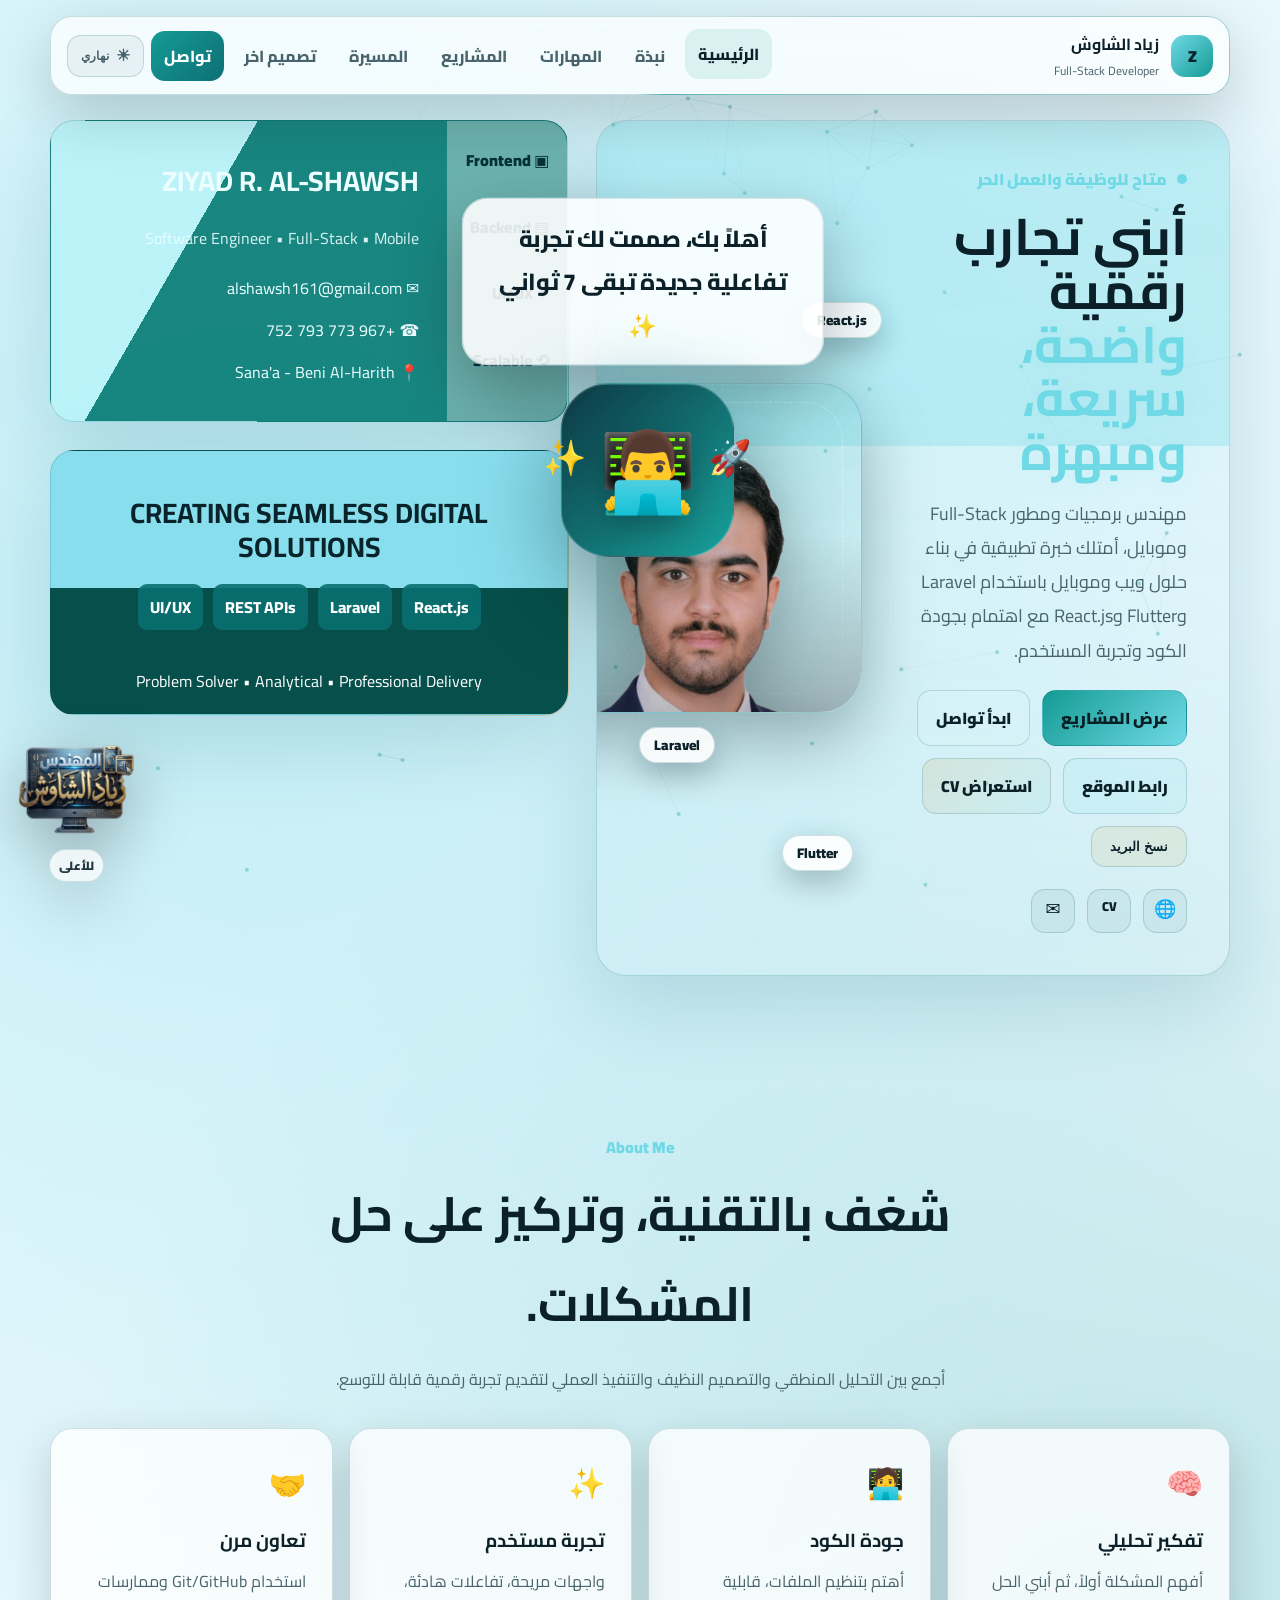
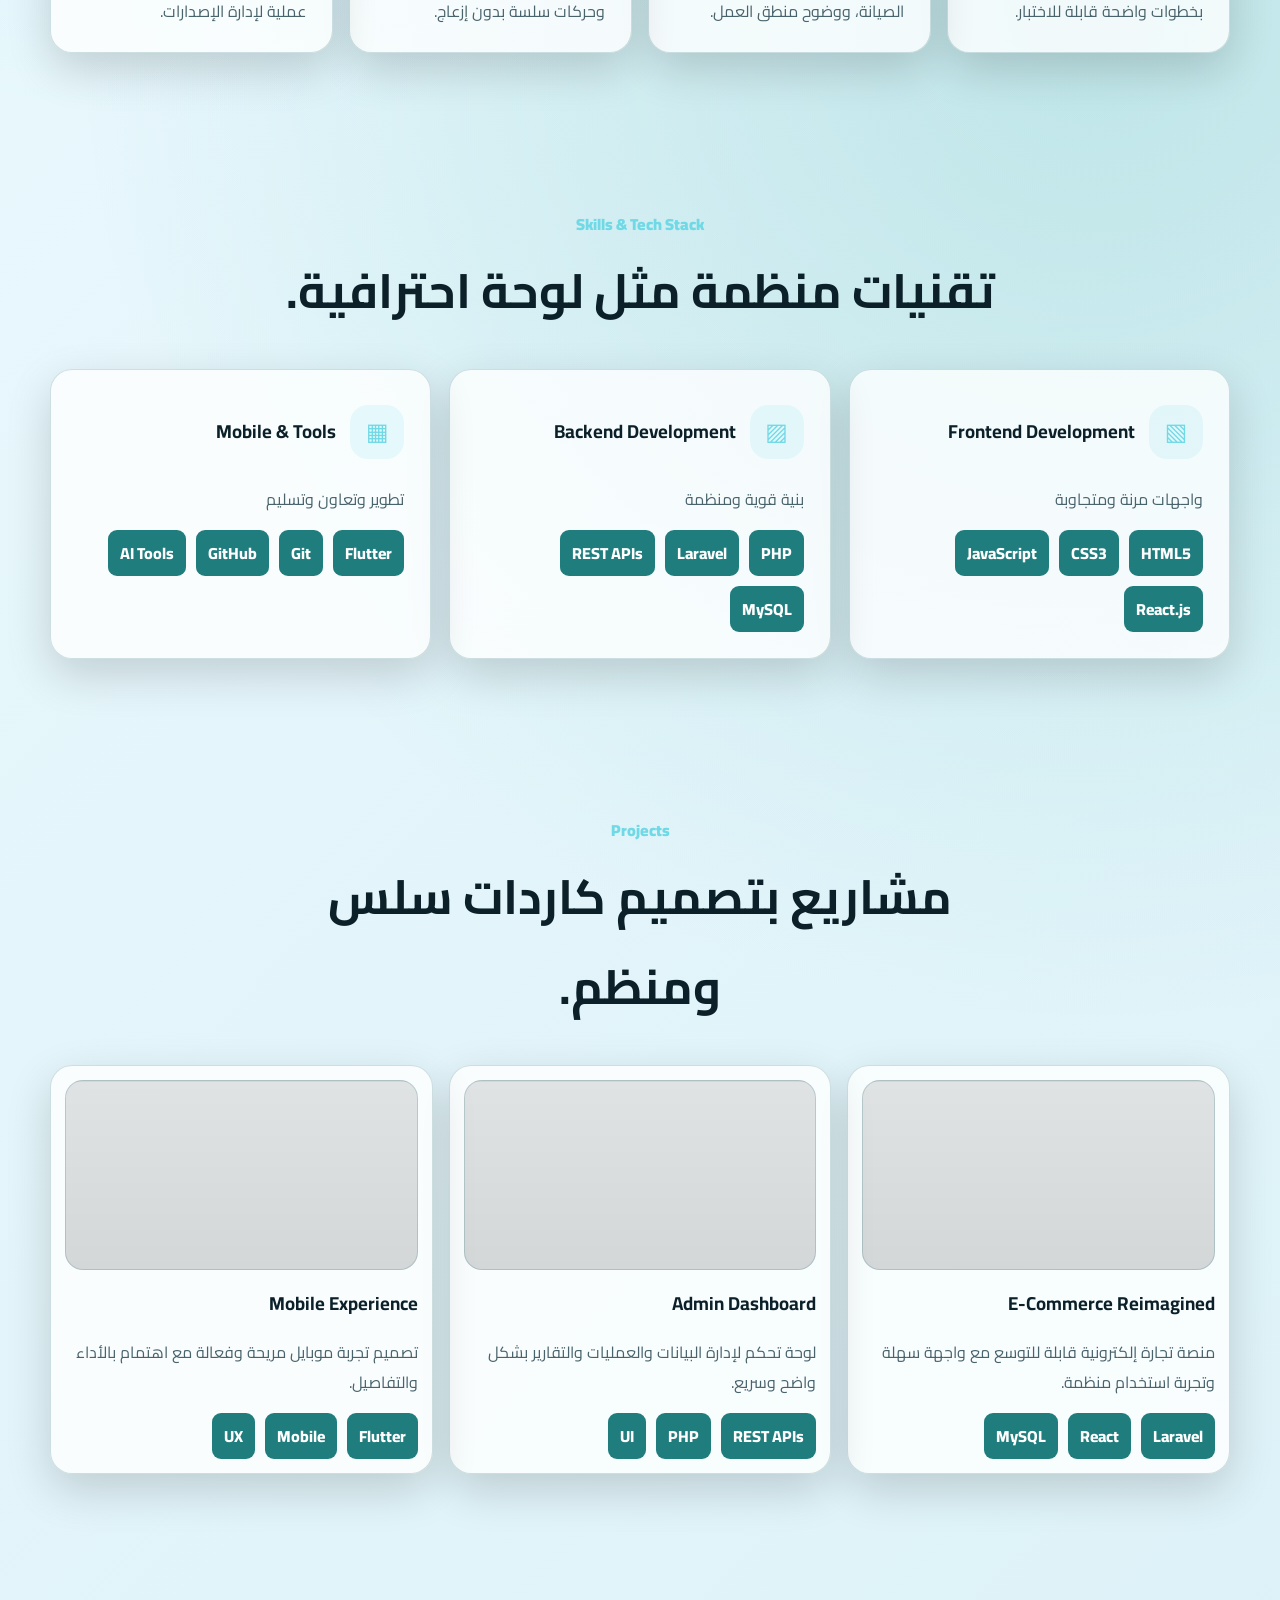
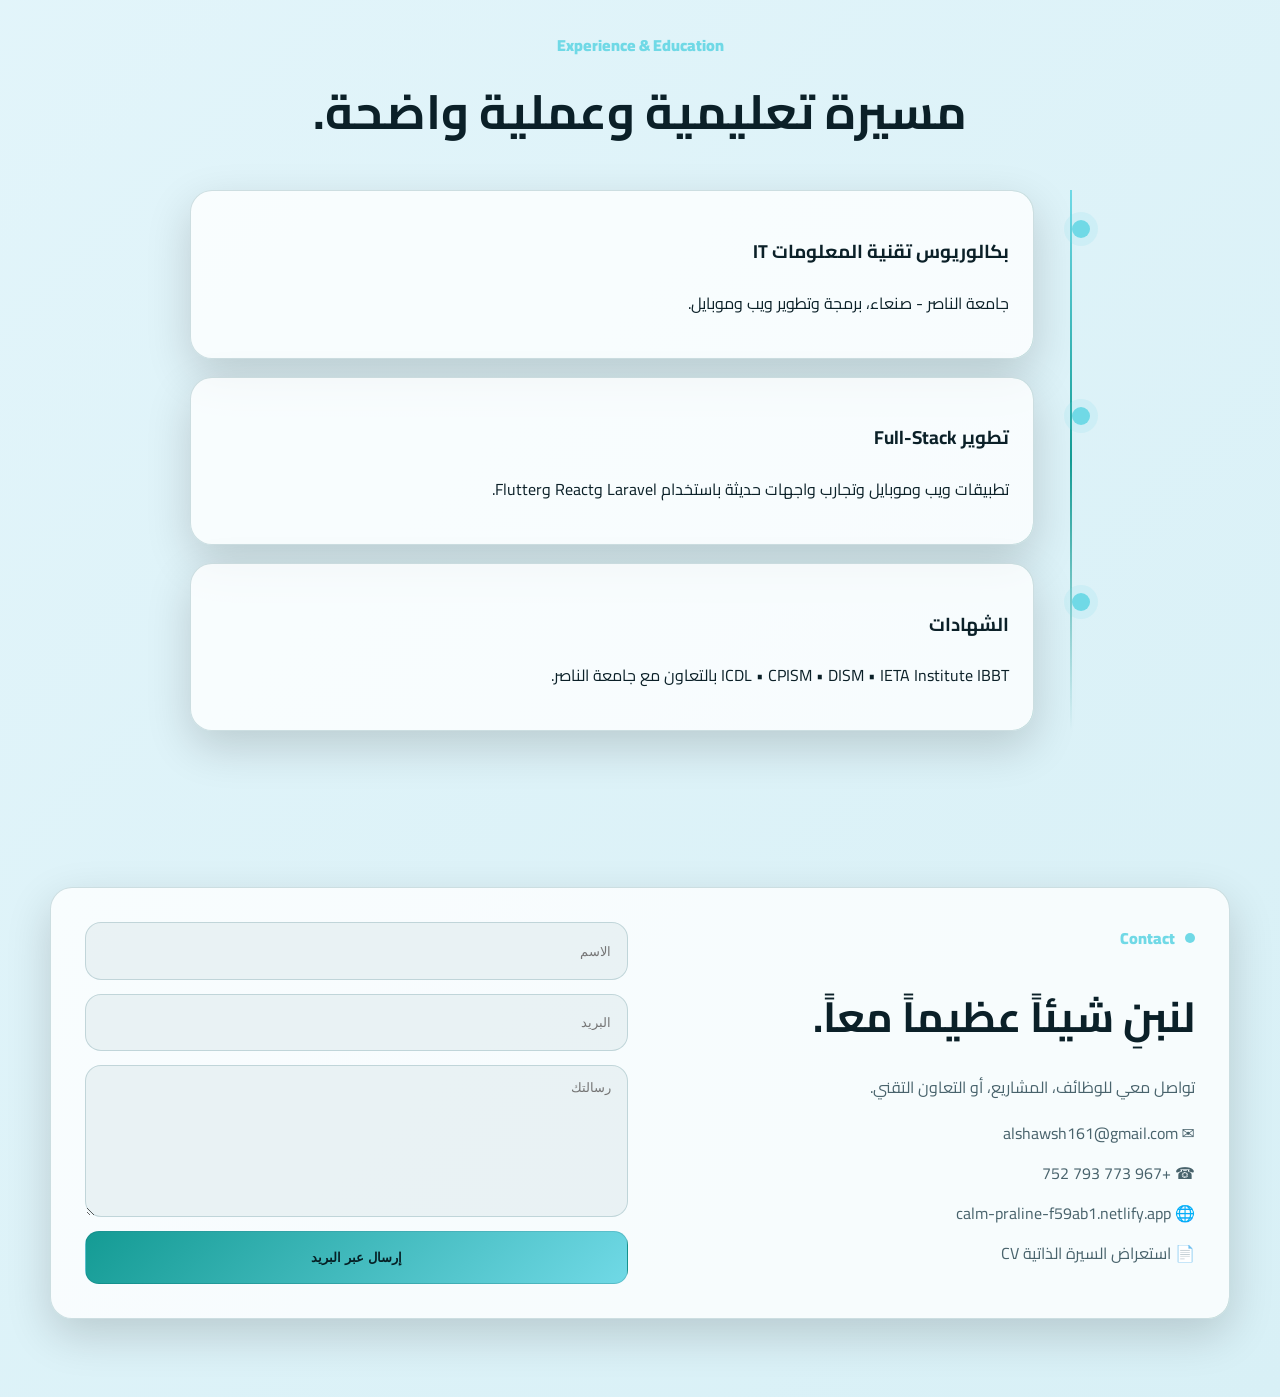
==== index.html @ 0b54f228 "Replace old project with new files" ====
<!doctype html>
<html lang="ar" dir="rtl">
<head>
  <meta charset="utf-8" />
  <meta name="viewport" content="width=device-width, initial-scale=1" />
  <title>زياد الشاوش | Full-Stack Portfolio</title>
  <meta name="description" content="Portfolio حديث للمهندس زياد راجح أحمد الشاوش - Full-Stack & Mobile Developer." />
  <link rel="preconnect" href="https://fonts.googleapis.com">
  <link rel="preconnect" href="https://fonts.gstatic.com" crossorigin>
  <link href="https://fonts.googleapis.com/css2?family=Cairo:wght@300;400;600;700;800;900&display=swap" rel="stylesheet">
  <link rel="stylesheet" href="styles.css" />
</head>
<body>
  <canvas id="ambientCanvas" class="ambient-canvas" aria-hidden="true"></canvas>
  <div class="page-glow" aria-hidden="true"></div>
  <div class="scroll-line" aria-hidden="true"><span id="scrollProgress"></span></div>

  <header class="topbar" id="top">
    <a href="#home" class="brand" data-section-name="الرئيسية" aria-label="العودة إلى الرئيسية">
      <span class="brand-icon">Z</span>
      <span><strong>زياد الشاوش</strong><small>Full-Stack Developer</small></span>
    </a>

    <button class="menu-btn" id="menuBtn" type="button" aria-label="فتح القائمة" aria-controls="navMenu" aria-expanded="false">☰</button>

    <nav class="nav" id="navMenu" aria-label="القائمة الرئيسية">
      <a href="#home" class="nav-link active" data-tab="الرئيسية">الرئيسية</a>
      <a href="#about" class="nav-link" data-tab="نبذة عني">نبذة</a>
      <a href="#skills" class="nav-link" data-tab="المهارات">المهارات</a>
      <a href="#projects" class="nav-link" data-tab="المشاريع">المشاريع</a>
      <a href="#journey" class="nav-link" data-tab="التعليم والخبرة">المسيرة</a>
      <a class="nav-link" href="/./ziad_portfolio_live_avatar/index.html">تصميم اخر</a>
      <a href="#contact" class="nav-link nav-cta" data-tab="التواصل">تواصل</a>
      <button class="theme-switch" id="themeSwitch" type="button" aria-label="تفعيل الوضع النهاري">
        <span class="theme-icon" aria-hidden="true">☾</span>
        <span class="theme-text">ليلي</span>
      </button>
    </nav>
  </header>

  <main>
    <section class="hero section" id="home" data-section="الرئيسية">
      <div class="hero-card screen-card reveal">
        <div class="hero-copy">
          <p class="mini-label"><span></span> متاح للوظيفة والعمل الحر</p>
          <h1>أبني تجارب رقمية <em>واضحة، سريعة، ومبهرة</em></h1>
          <p class="hero-text">مهندس برمجيات ومطور Full-Stack وموبايل، أمتلك خبرة تطبيقية في بناء حلول ويب وموبايل باستخدام Laravel وFlutter وReact.js مع اهتمام بجودة الكود وتجربة المستخدم.</p>

          <div class="hero-actions">
            <a class="btn primary nav-link-action" href="#projects" data-tab="المشاريع">عرض المشاريع</a>
            <a class="btn ghost nav-link-action" href="#contact" data-tab="التواصل">ابدأ تواصل</a>
            <a class="btn website-btn" href="https://calm-praline-f59ab1.netlify.app" target="_blank" rel="noopener noreferrer">رابط الموقع</a>
            <a class="btn cv-btn" href="assets/cv.png" target="_blank" rel="noopener noreferrer">استعراض CV</a>
            <button class="btn soft" id="copyEmail" type="button">نسخ البريد</button>
          </div>

          <div class="social-mini" aria-label="روابط سريعة">
            <a href="https://calm-praline-f59ab1.netlify.app" target="_blank" rel="noopener noreferrer" aria-label="فتح الموقع الشخصي">الموقع</a>
            <a href="assets/cv.png" target="_blank" rel="noopener noreferrer" aria-label="استعراض السيرة الذاتية">CV</a>
            <a href="mailto:alshawsh161@gmail.com" aria-label="إرسال بريد إلكتروني">Email</a>
          </div>
        </div>

        <div class="hero-person">
          <div class="portrait-orbit">
            <span class="orbit orbit-1"></span>
            <span class="orbit orbit-2"></span>
            <img src="assets/me.png" alt="صورة زياد الشاوش" />
          </div>
          <div class="floating-stat fs1">React.js</div>
          <div class="floating-stat fs2">Laravel</div>
          <div class="floating-stat fs3">Flutter</div>
        </div>
      </div>

      <aside class="business-stack reveal">
        <article class="business-card card-teal tilt-card">
          <div class="side-icons">
            <span>▣ Frontend</span>
            <span>▤ Backend</span>
            <span>✦ UI/UX</span>
            <span>⟲ Scalable</span>
          </div>
          <div>
            <h2>ZIYAD R. AL-SHAWSH</h2>
            <p>Software Engineer • Full-Stack • Mobile</p>
            <ul>
              <li><a href="mailto:alshawsh161@gmail.com">✉ alshawsh161@gmail.com</a></li>
              <li><a href="tel:+967773793752">☎ +967 773 793 752</a></li>
              <li><a href="https://www.google.com/maps/search/?api=1&query=Sana%27a%20Beni%20Al-Harith" target="_blank" rel="noopener noreferrer">📍 Sana'a - Beni Al-Harith</a></li>
            </ul>
          </div>
        </article>

        <article class="quote-card tilt-card">
          <h3>CREATING SEAMLESS DIGITAL SOLUTIONS</h3>
          <div><span>React.js</span><span>Laravel</span><span>REST APIs</span><span>UI/UX</span></div>
          <p>Problem Solver • Analytical • Professional Delivery</p>
        </article>
      </aside>
    </section>

    <section class="section about" id="about" data-section="نبذة عني">
      <div class="section-head reveal">
        <span>About Me</span>
        <h2>شغف بالتقنية، وتركيز على حل المشكلات.</h2>
        <p>أجمع بين التحليل المنطقي والتصميم النظيف والتنفيذ العملي لتقديم تجربة رقمية قابلة للتوسع.</p>
      </div>
      <div class="about-grid">
        <article class="info-card reveal smooth-card"><i>🧠</i><h3>تفكير تحليلي</h3><p>أفهم المشكلة أولاً، ثم أبني الحل بخطوات واضحة قابلة للاختبار.</p></article>
        <article class="info-card reveal smooth-card"><i>🧑‍💻</i><h3>جودة الكود</h3><p>أهتم بتنظيم الملفات، قابلية الصيانة، ووضوح منطق العمل.</p></article>
        <article class="info-card reveal smooth-card"><i>✨</i><h3>تجربة مستخدم</h3><p>واجهات مريحة، تفاعلات هادئة، وحركات سلسة بدون إزعاج.</p></article>
        <article class="info-card reveal smooth-card"><i>🤝</i><h3>تعاون مرن</h3><p>استخدام Git/GitHub وممارسات عملية لإدارة الإصدارات.</p></article>
      </div>
    </section>

    <section class="section skills" id="skills" data-section="المهارات">
      <div class="section-head reveal"><span>Skills & Tech Stack</span><h2>تقنيات منظمة مثل لوحة احترافية.</h2></div>
      <div class="skills-board reveal">
        <article class="skill-box smooth-card"><header><span>▧</span><h3>Frontend Development</h3></header><p>واجهات مرنة ومتجاوبة</p><div class="chips"><span>HTML5</span><span>CSS3</span><span>JavaScript</span><span>React.js</span></div></article>
        <article class="skill-box smooth-card"><header><span>▨</span><h3>Backend Development</h3></header><p>بنية قوية ومنظمة</p><div class="chips"><span>PHP</span><span>Laravel</span><span>REST APIs</span><span>MySQL</span></div></article>
        <article class="skill-box smooth-card"><header><span>▦</span><h3>Mobile & Tools</h3></header><p>تطوير وتعاون وتسليم</p><div class="chips"><span>Flutter</span><span>Git</span><span>GitHub</span><span>AI Tools</span></div></article>
      </div>
    </section>

    <section class="section projects" id="projects" data-section="المشاريع">
      <div class="section-head reveal"><span>Projects</span><h2>مشاريع بتصميم كاردات سلس ومنظم.</h2></div>
      <div class="project-grid">
        <article class="project-card reveal smooth-card"><div class="project-img img1"></div><h3>E-Commerce Reimagined</h3><p>منصة تجارة إلكترونية قابلة للتوسع مع واجهة سهلة وتجربة استخدام منظمة.</p><div class="project-tags"><span>Laravel</span><span>React</span><span>MySQL</span></div></article>
        <article class="project-card reveal smooth-card"><div class="project-img img2"></div><h3>Admin Dashboard</h3><p>لوحة تحكم لإدارة البيانات والعمليات والتقارير بشكل واضح وسريع.</p><div class="project-tags"><span>REST APIs</span><span>PHP</span><span>UI</span></div></article>
        <article class="project-card reveal smooth-card"><div class="project-img img3"></div><h3>Mobile Experience</h3><p>تصميم تجربة موبايل مريحة وفعالة مع اهتمام بالأداء والتفاصيل.</p><div class="project-tags"><span>Flutter</span><span>Mobile</span><span>UX</span></div></article>
      </div>
    </section>

    <section class="section journey" id="journey" data-section="التعليم والخبرة">
      <div class="section-head reveal"><span>Experience & Education</span><h2>مسيرة تعليمية وعملية واضحة.</h2></div>
      <div class="timeline reveal">
        <article><b></b><div class="smooth-card"><h3>بكالوريوس تقنية المعلومات IT</h3><p>جامعة الناصر - صنعاء، برمجة وتطوير ويب وموبايل.</p></div></article>
        <article><b></b><div class="smooth-card"><h3>تطوير Full-Stack</h3><p>تطبيقات ويب وموبايل وتجارب واجهات حديثة باستخدام Laravel وReact وFlutter.</p></div></article>
        <article><b></b><div class="smooth-card"><h3>الشهادات</h3><p>ICDL • CPISM • DISM • IETA Institute IBBT بالتعاون مع جامعة الناصر.</p></div></article>
      </div>
    </section>

    <section class="section contact" id="contact" data-section="التواصل">
      <div class="contact-panel reveal smooth-card">
        <div>
          <span class="mini-label"><span></span> Contact</span>
          <h2>لنبنِ شيئاً عظيماً معاً.</h2>
          <p>تواصل معي للوظائف، المشاريع، أو التعاون التقني.</p>
          <ul>
            <li><a href="mailto:alshawsh161@gmail.com">✉ alshawsh161@gmail.com</a></li>
            <li><a href="tel:+967773793752">☎ +967 773 793 752</a></li>
            <li><a class="inline-link" href="https://calm-praline-f59ab1.netlify.app" target="_blank" rel="noopener noreferrer">🌐 calm-praline-f59ab1.netlify.app</a></li>
            <li><a class="inline-link" href="assets/cv.png" target="_blank" rel="noopener noreferrer">📄 استعراض السيرة الذاتية CV</a></li>
          </ul>
        </div>
        <form id="contactForm">
          <input name="name" required placeholder="الاسم" autocomplete="name">
          <input name="email" type="email" required placeholder="البريد" autocomplete="email">
          <textarea name="message" required placeholder="رسالتك"></textarea>
          <button class="btn primary" type="submit">إرسال عبر البريد</button>
        </form>
      </div>
    </section>
  </main>

  <div class="live-avatar" id="liveAvatar" aria-live="polite">
    <div class="avatar-bubble" id="avatarBubble">مرحباً، سأفتح لك القسم الآن ✨</div>
    <div class="avatar-body">
      <div class="avatar-screen">👨‍💻</div>
      <div class="avatar-hand hand-l">✨</div>
      <div class="avatar-hand hand-r">🚀</div>
    </div>
  </div>

  <a href="#home" class="floating-logo" id="floatingLogo" aria-label="شعار زياد - العودة للأعلى">
    <img src="assets/logo.png" alt="شعار زياد الشاوش" />
    <span>للأعلى</span>
  </a>

  <div class="toast" id="toast" role="status" aria-live="polite"></div>
  <script src="app.js"></script>
</body>
</html>
---- styles.css ----
:root{--bg:#08131a;--bg2:#101c24;--paper:#eef8fa;--ink:#0c2027;--text:#eefcff;--muted:#a7bec6;--teal:#149b94;--teal2:#70d9e6;--cyan:#a6e8f4;--gold:#d9b878;--card:rgba(13,31,41,.74);--line:rgba(166,232,244,.16);--shadow:0 32px 90px rgba(0,0,0,.32);--ease:cubic-bezier(.22,.9,.2,1)}
[data-theme=light]{--bg:#eaf8fb;--bg2:#d9eef4;--text:#0b2028;--muted:#49636c;--card:rgba(255,255,255,.74);--line:rgba(10,80,90,.12);--shadow:0 28px 80px rgba(20,92,110,.16)}
*{box-sizing:border-box}html{scroll-behavior:smooth}body{margin:0;font-family:Cairo,system-ui,sans-serif;background:radial-gradient(circle at 18% 12%,rgba(112,217,230,.22),transparent 28%),radial-gradient(circle at 85% 35%,rgba(20,155,148,.18),transparent 30%),linear-gradient(135deg,var(--bg),var(--bg2));color:var(--text);overflow-x:hidden}a{text-decoration:none;color:inherit}.ambient-canvas{position:fixed;inset:0;width:100%;height:100%;z-index:-3}.page-glow{position:fixed;inset:0;background:linear-gradient(90deg,rgba(255,255,255,.05) 1px,transparent 1px),linear-gradient(rgba(255,255,255,.04) 1px,transparent 1px);background-size:44px 44px;opacity:.16;mask-image:radial-gradient(circle,#000 15%,transparent 75%);z-index:-2}.scroll-line{position:fixed;top:0;left:0;right:0;height:4px;z-index:1000}.scroll-line span{display:block;height:100%;width:0;background:linear-gradient(90deg,var(--teal2),var(--teal),var(--gold));box-shadow:0 0 24px var(--teal2)}.topbar{position:sticky;top:18px;z-index:800;width:min(1180px,calc(100% - 28px));margin:18px auto;display:flex;align-items:center;justify-content:space-between;gap:16px;padding:12px 16px;border:1px solid var(--line);background:rgba(8,19,26,.64);box-shadow:0 18px 60px rgba(0,0,0,.18);backdrop-filter:blur(20px);border-radius:22px}[data-theme=light] .topbar{background:rgba(255,255,255,.72)}.brand{display:flex;align-items:center;gap:12px}.brand-icon{width:42px;height:42px;border-radius:14px;display:grid;place-items:center;background:linear-gradient(135deg,var(--teal2),var(--teal));font-weight:900;color:#08232a}.brand small{display:block;color:var(--muted);font-size:12px}.nav{display:flex;align-items:center;gap:7px}.nav-link,.theme-switch{border:0;border-radius:14px;padding:10px 13px;background:transparent;color:var(--muted);font-weight:800;transition:transform .26s var(--ease),background .26s,color .26s}.nav-link:hover,.nav-link.active,.theme-switch:hover{transform:translateY(-2px);background:rgba(112,217,230,.12);color:var(--text)}.nav-cta{background:linear-gradient(135deg,var(--teal),#0e6f75)!important;color:white!important}.menu-btn{display:none;border:0;border-radius:14px;background:rgba(255,255,255,.08);color:var(--text);width:44px;height:44px}.section{width:min(1180px,calc(100% - 28px));margin:0 auto;padding:78px 0}.hero{display:grid;grid-template-columns:1.1fr .9fr;gap:28px;align-items:center;min-height:82vh;padding-top:28px}.screen-card{min-height:620px;border-radius:30px;overflow:hidden;position:relative;background:linear-gradient(180deg,rgba(155,232,244,.1),rgba(255,255,255,.04));border:1px solid var(--line);box-shadow:var(--shadow);padding:52px}.screen-card:before{content:"";position:absolute;inset:0;background:linear-gradient(180deg,rgba(112,217,230,.35) 0 38%,transparent 38%);opacity:.9;z-index:-1}.hero-card{display:grid;grid-template-columns:1.05fr .95fr;gap:20px}.hero-copy{align-self:center}.mini-label{display:inline-flex;align-items:center;gap:10px;margin:0 0 16px;color:var(--teal2);font-weight:900}.mini-label span{width:10px;height:10px;border-radius:50%;background:var(--teal2);box-shadow:0 0 0 0 rgba(112,217,230,.7);animation:pulse 2s infinite}.hero h1{font-size:clamp(36px,4.5vw,68px);line-height:1.05;margin:0 0 18px}.hero h1 em{font-style:normal;color:var(--teal2);text-shadow:0 0 24px rgba(112,217,230,.18)}.hero-text{color:var(--muted);font-size:18px;line-height:1.9}.hero-actions,.social-mini{display:flex;flex-wrap:wrap;gap:12px;margin-top:22px}.btn{border:1px solid var(--line);border-radius:14px;padding:12px 18px;font-weight:900;color:var(--text);background:rgba(255,255,255,.06);cursor:pointer;transition:transform .26s var(--ease),box-shadow .26s,filter .26s}.btn:hover{transform:translateY(-4px);box-shadow:0 14px 30px rgba(20,155,148,.2)}.btn.primary{background:linear-gradient(135deg,var(--teal),var(--teal2));color:#062025}.btn.ghost{background:rgba(255,255,255,.04)}.btn.soft{background:rgba(217,184,120,.16)}.social-mini span{width:44px;height:44px;border-radius:14px;display:grid;place-items:center;border:1px solid var(--line);font-size:0;position:relative}.social-mini span:before{font-size:18px}.social-mini span:nth-child(1):before{content:"⌘"}.social-mini span:nth-child(2):before{content:"in"}.social-mini span:nth-child(3):before{content:"🌐"}.hero-person{position:relative;display:grid;place-items:center}.portrait-orbit{position:relative;width:min(330px,80vw);aspect-ratio:1/1;border-radius:42px;display:grid;place-items:end center;overflow:hidden}.portrait-orbit img{height:100%;object-fit:cover;object-position:center top;filter:drop-shadow(0 22px 35px rgba(0,0,0,.22))}.orbit{position:absolute;inset:18px;border:1px dashed rgba(255,255,255,.32);border-radius:38px;animation:spin 22s linear infinite}.orbit-2{inset:0;animation-direction:reverse;opacity:.55}.floating-stat{position:absolute;border:1px solid var(--line);border-radius:999px;background:rgba(8,19,26,.72);padding:10px 14px;font-weight:900;box-shadow:0 12px 30px rgba(0,0,0,.18);animation:floaty 5s ease-in-out infinite}.fs1{top:18%;right:0}.fs2{bottom:22%;left:0;animation-delay:1s}.fs3{bottom:8%;right:12%;animation-delay:2s}.business-stack{display:grid;gap:28px}.business-card,.quote-card{border-radius:24px;border:1px solid var(--line);box-shadow:var(--shadow);overflow:hidden}.business-card{display:grid;grid-template-columns:120px 1fr;background:linear-gradient(120deg,rgba(185,242,248,.95) 0 30%,rgba(14,127,121,.95) 30%);color:#ecfeff;padding:0}.business-card .side-icons{color:#07323a;background:rgba(255,255,255,.36);padding:24px 18px;display:grid;gap:14px;font-weight:900}.business-card div:last-child{padding:34px 28px}.business-card h2{margin:0;font-size:28px}.business-card p{opacity:.9}.business-card ul{list-style:none;padding:0;margin:20px 0 0;display:grid;gap:12px}.quote-card{background:linear-gradient(180deg,#89deee 0 52%,#064f4a 52%);color:#fff;text-align:center;padding:46px 24px 18px}.quote-card h3{font-size:28px;line-height:1.2;margin:0 0 20px;color:#09232a}.quote-card div{display:flex;gap:10px;justify-content:center;flex-wrap:wrap}.quote-card span,.chips span,.project-tags span{padding:8px 12px;border-radius:9px;background:rgba(8,111,113,.9);color:white;font-weight:800}.quote-card p{margin:36px 0 0}.section-head{text-align:center;max-width:760px;margin:0 auto 34px}.section-head span{color:var(--teal2);font-weight:900}.section-head h2{font-size:clamp(28px,4vw,48px);margin:6px 0}.section-head p{color:var(--muted)}.about-grid,.project-grid{display:grid;grid-template-columns:repeat(4,1fr);gap:16px}.smooth-card{position:relative;border:1px solid var(--line);background:var(--card);box-shadow:0 16px 45px rgba(0,0,0,.16);border-radius:22px;overflow:hidden;transform:translateZ(0);transition:transform .45s var(--ease),box-shadow .45s var(--ease),border-color .45s var(--ease)}.smooth-card:before{content:"";position:absolute;inset:-1px;background:linear-gradient(120deg,transparent,rgba(112,217,230,.22),transparent);opacity:0;transform:translateX(-80%);transition:opacity .4s,transform .8s var(--ease);pointer-events:none}.smooth-card:hover{transform:translateY(-8px) scale(1.012);box-shadow:0 28px 70px rgba(7,90,104,.24);border-color:rgba(112,217,230,.42)}.smooth-card:hover:before{opacity:1;transform:translateX(80%)}.info-card{padding:26px}.info-card i{font-style:normal;font-size:30px}.info-card h3{margin:12px 0 8px}.info-card p{color:var(--muted);margin:0}.skills-board{display:grid;grid-template-columns:repeat(3,1fr);gap:18px}.skill-box{padding:26px}.skill-box header{display:flex;align-items:center;gap:14px}.skill-box header span{width:54px;height:54px;border-radius:18px;background:rgba(112,217,230,.14);display:grid;place-items:center;color:var(--teal2);font-size:24px}.skill-box p{color:var(--muted)}.chips,.project-tags{display:flex;flex-wrap:wrap;gap:10px}.project-grid{grid-template-columns:repeat(3,1fr)}.project-card{padding:14px}.project-img{height:190px;border-radius:18px;background-size:cover;background-position:center;margin-bottom:16px;border:1px solid var(--line)}.img1{background-image:linear-gradient(rgba(0,0,0,.1),rgba(0,0,0,.15)),url('https://images.unsplash.com/photo-1460925895917-afdab827c52f?auto=format&fit=crop&w=1000&q=70')}.img2{background-image:linear-gradient(rgba(0,0,0,.1),rgba(0,0,0,.15)),url('https://images.unsplash.com/photo-1551288049-bebda4e38f71?auto=format&fit=crop&w=1000&q=70')}.img3{background-image:linear-gradient(rgba(0,0,0,.1),rgba(0,0,0,.15)),url('https://images.unsplash.com/photo-1512941937669-90a1b58e7e9c?auto=format&fit=crop&w=1000&q=70')}.project-card h3{margin:0 0 8px}.project-card p{color:var(--muted)}.timeline{max-width:900px;margin:auto;display:grid;gap:18px;position:relative}.timeline:before{content:"";position:absolute;top:0;bottom:0;right:18px;width:2px;background:linear-gradient(var(--teal2),var(--teal),transparent)}.timeline article{display:grid;grid-template-columns:38px 1fr;gap:18px}.timeline b{width:18px;height:18px;border-radius:50%;background:var(--teal2);margin-top:30px;box-shadow:0 0 0 8px rgba(112,217,230,.14);z-index:1}.timeline .smooth-card{padding:24px}.contact-panel{display:grid;grid-template-columns:1fr 1fr;gap:24px;padding:34px}.contact-panel h2{font-size:42px;margin:8px 0}.contact-panel p,.contact-panel li{color:var(--muted)}.contact-panel ul{list-style:none;padding:0;display:grid;gap:10px}.contact-panel form{display:grid;gap:14px}.contact-panel input,.contact-panel textarea{width:100%;border:1px solid var(--line);border-radius:16px;background:rgba(255,255,255,.06);color:var(--text);padding:14px 16px;outline:none}.contact-panel textarea{min-height:140px;resize:vertical}.live-avatar{position:fixed;right:22px;bottom:22px;width:130px;z-index:1200;transform:translate3d(0,0,0) scale(.9);opacity:.96;pointer-events:none;transition:transform 900ms var(--ease),opacity 550ms var(--ease),right 900ms var(--ease),bottom 900ms var(--ease)}.live-avatar.center{right:calc(50vw - 65px);bottom:calc(50vh - 80px);transform:scale(1.45);opacity:1}.live-avatar.exit{transform:translate3d(160px,70px,0) scale(.55);opacity:0}.avatar-body{position:relative;width:120px;height:120px;border-radius:34px;display:grid;place-items:center;background:linear-gradient(135deg,#0c3743,#18a29b);border:1px solid rgba(255,255,255,.18);box-shadow:0 24px 65px rgba(0,0,0,.35),0 0 45px rgba(112,217,230,.24);animation:avatarIdle 3s ease-in-out infinite}.avatar-screen{font-size:54px;filter:drop-shadow(0 8px 10px rgba(0,0,0,.24));animation:avatarFace 2.2s ease-in-out infinite}.avatar-hand{position:absolute;font-size:24px;animation:handWave 1.4s ease-in-out infinite}.hand-l{left:-13px;top:28px}.hand-r{right:-13px;top:28px;animation-delay:.3s}.avatar-bubble{position:absolute;bottom:132px;right:-62px;width:250px;text-align:center;background:rgba(8,19,26,.92);border:1px solid var(--line);border-radius:18px;color:var(--text);padding:12px 14px;box-shadow:0 18px 45px rgba(0,0,0,.28);opacity:0;transform:translateY(12px);transition:.35s var(--ease);font-weight:800}.live-avatar.talking .avatar-bubble{opacity:1;transform:translateY(0)}.live-avatar.down .avatar-body{animation:avatarDown 900ms ease-in-out infinite}.live-avatar.up .avatar-body{animation:avatarUp 900ms ease-in-out infinite}.floating-logo{position:fixed;left:18px;bottom:18px;width:116px;z-index:1250;display:grid;justify-items:center;gap:4px;filter:drop-shadow(0 20px 30px rgba(0,0,0,.28));transition:transform .35s var(--ease),filter .35s}.floating-logo img{width:100%;height:auto;animation:logoFloat 4.5s ease-in-out infinite}.floating-logo span{background:rgba(8,19,26,.78);border:1px solid var(--line);padding:4px 9px;border-radius:999px;color:white;font-size:12px;font-weight:900;opacity:.88}.floating-logo:hover{transform:translateY(-8px) scale(1.08) rotate(-2deg);filter:drop-shadow(0 28px 38px rgba(112,217,230,.22))}.floating-logo:hover img{animation:logoDance .65s ease-in-out infinite}.toast{position:fixed;left:50%;bottom:24px;transform:translate(-50%,30px);background:rgba(8,19,26,.9);color:#fff;border:1px solid var(--line);padding:12px 18px;border-radius:16px;z-index:2000;opacity:0;transition:.3s}.toast.show{opacity:1;transform:translate(-50%,0)}.reveal{opacity:0;transform:translateY(24px);transition:opacity .8s ease,transform .8s var(--ease)}.reveal.in{opacity:1;transform:translateY(0)}@keyframes pulse{70%{box-shadow:0 0 0 16px rgba(112,217,230,0)}}@keyframes spin{to{transform:rotate(360deg)}}@keyframes floaty{50%{transform:translateY(-14px)}}@keyframes avatarIdle{50%{transform:translateY(-8px) rotate(1.5deg)}}@keyframes avatarFace{50%{transform:scale(1.08)}}@keyframes handWave{50%{transform:rotate(22deg) translateY(-3px)}}@keyframes avatarDown{50%{transform:translateY(12px) rotate(2deg)}}@keyframes avatarUp{50%{transform:translateY(-12px) rotate(-2deg)}}@keyframes logoFloat{50%{transform:translateY(-8px) rotate(1deg)}}@keyframes logoDance{0%,100%{transform:rotate(0) scale(1)}50%{transform:rotate(-5deg) scale(1.05)}}@media(max-width:980px){.hero,.hero-card,.contact-panel{grid-template-columns:1fr}.business-stack{grid-template-columns:1fr 1fr}.about-grid{grid-template-columns:repeat(2,1fr)}.skills-board,.project-grid{grid-template-columns:1fr}.screen-card{padding:28px}.topbar{top:10px}.menu-btn{display:grid;place-items:center}.nav{position:absolute;top:74px;left:0;right:0;display:none;grid-template-columns:1fr;background:rgba(8,19,26,.92);border:1px solid var(--line);border-radius:20px;padding:12px;backdrop-filter:blur(20px)}.nav.open{display:grid}.theme-switch{text-align:center}}@media(max-width:640px){.section{width:min(100% - 20px,1180px);padding:54px 0}.hero h1{font-size:34px}.screen-card{min-height:auto}.business-stack{grid-template-columns:1fr}.business-card{grid-template-columns:1fr}.business-card .side-icons{grid-template-columns:repeat(2,1fr)}.about-grid{grid-template-columns:1fr}.live-avatar{width:96px;right:10px;bottom:12px}.avatar-body{width:88px;height:88px;border-radius:26px}.avatar-screen{font-size:40px}.live-avatar.center{right:calc(50vw - 48px);bottom:calc(50vh - 70px);transform:scale(1.35)}.avatar-bubble{width:220px;right:-60px;bottom:102px}.floating-logo{width:82px;left:10px;bottom:10px}}@media(prefers-reduced-motion:reduce){*,*:before,*:after{animation:none!important;transition:none!important}.reveal{opacity:1;transform:none}}

/* ===== Final polish: fixed navigation, working themes, active links, and animated glowing borders ===== */
:root{
  color-scheme:dark;
  --nav-bg:rgba(8,19,26,.76);
  --control-bg:rgba(255,255,255,.07);
  --glow-strong:rgba(112,217,230,.82);
  --glow-soft:rgba(20,155,148,.38);
  --focus-ring:0 0 0 4px rgba(112,217,230,.18);
}
html[data-theme="light"]{
  color-scheme:light;
  --bg:#eefaff;
  --bg2:#d8f0f6;
  --paper:#ffffff;
  --ink:#0c2027;
  --text:#0b2028;
  --muted:#49636c;
  --card:rgba(255,255,255,.78);
  --line:rgba(9,83,96,.18);
  --nav-bg:rgba(255,255,255,.82);
  --control-bg:rgba(7,68,82,.06);
  --shadow:0 28px 80px rgba(20,92,110,.16);
  --glow-strong:rgba(20,155,148,.66);
  --glow-soft:rgba(112,217,230,.42);
}
body{
  padding-top:98px;
  transition:background .35s ease,color .35s ease;
}
html[data-theme="light"] body{
  background:radial-gradient(circle at 18% 12%,rgba(112,217,230,.34),transparent 28%),radial-gradient(circle at 85% 35%,rgba(20,155,148,.18),transparent 32%),linear-gradient(135deg,var(--bg),var(--bg2));
}
html[data-theme="light"] .page-glow{opacity:.22}
.section{scroll-margin-top:118px}
.topbar{
  position:fixed;
  top:16px;
  left:50%;
  right:auto;
  z-index:1500;
  width:min(1180px,calc(100% - 28px));
  margin:0;
  transform:translateX(-50%);
  background:var(--nav-bg);
  isolation:isolate;
}
body.is-scrolled .topbar{box-shadow:0 18px 64px rgba(0,0,0,.26),0 0 32px rgba(112,217,230,.08)}
.topbar::before{
  content:"";
  position:absolute;
  inset:-1px;
  z-index:0;
  border-radius:inherit;
  padding:1px;
  pointer-events:none;
  background:conic-gradient(from 0deg,transparent 0 18%,var(--glow-strong),var(--teal),transparent 52% 100%);
  -webkit-mask:linear-gradient(#000 0 0) content-box,linear-gradient(#000 0 0);
  -webkit-mask-composite:xor;
  mask-composite:exclude;
  opacity:.68;
  animation:borderFlow 7s linear infinite;
}
.topbar>*{position:relative;z-index:2}
.nav-link,.theme-switch,.menu-btn,.btn{outline:none}
.nav-link:focus-visible,.theme-switch:focus-visible,.menu-btn:focus-visible,.btn:focus-visible,.social-mini a:focus-visible,.contact-panel a:focus-visible,.business-card a:focus-visible{box-shadow:var(--focus-ring)}
.theme-switch{
  display:inline-flex;
  align-items:center;
  justify-content:center;
  gap:7px;
  min-height:42px;
  border:1px solid var(--line);
  background:var(--control-bg);
  cursor:pointer;
}
.theme-icon{font-size:16px;line-height:1}
.theme-text{font-size:12px}
.hero{align-items:start;min-height:calc(100vh - 110px);padding-top:22px}
.hero-card{grid-template-columns:minmax(0,1.08fr) minmax(220px,.92fr)}
.screen-card{min-height:600px;padding:42px;isolation:isolate}
.screen-card:before{z-index:0}
.screen-card>*{position:relative;z-index:1}
.hero h1{font-size:clamp(36px,4vw,58px)}
.portrait-orbit{width:min(270px,100%)}
.hero-person{min-width:0;min-height:430px}
.floating-stat{z-index:4}
.btn.website-btn{background:rgba(112,217,230,.12);color:var(--text)}
.btn.cv-btn{background:linear-gradient(135deg,rgba(217,184,120,.22),rgba(112,217,230,.11));color:var(--text)}
.social-mini a{
  width:44px;
  height:44px;
  border-radius:14px;
  display:grid;
  place-items:center;
  border:1px solid var(--line);
  background:var(--control-bg);
  font-size:0;
  position:relative;
  transition:transform .26s var(--ease),border-color .26s,background .26s,box-shadow .26s;
}
.social-mini a:hover{transform:translateY(-4px);border-color:rgba(112,217,230,.48);box-shadow:0 14px 28px rgba(20,155,148,.18)}
.social-mini a:before{font-size:18px;font-weight:900}
.social-mini a:nth-child(1):before{content:"🌐"}
.social-mini a:nth-child(2):before{content:"CV";font-size:13px}
.social-mini a:nth-child(3):before{content:"✉"}
.business-card,.quote-card,.smooth-card{isolation:isolate}
.business-card a,.contact-panel a{transition:color .22s ease,text-shadow .22s ease,opacity .22s ease}
.business-card a:hover,.contact-panel a:hover{color:var(--teal2);text-shadow:0 0 18px rgba(112,217,230,.24)}
html[data-theme="light"] .business-card a:hover,html[data-theme="light"] .contact-panel a:hover{color:#0f8781}
.smooth-card::after,.screen-card::after,.business-card::after,.quote-card::after{
  content:"";
  position:absolute;
  inset:-1px;
  z-index:3;
  border-radius:inherit;
  padding:1px;
  pointer-events:none;
  background:conic-gradient(from 0deg,transparent 0 16%,var(--glow-strong),rgba(217,184,120,.62),var(--glow-soft),transparent 58% 100%);
  -webkit-mask:linear-gradient(#000 0 0) content-box,linear-gradient(#000 0 0);
  -webkit-mask-composite:xor;
  mask-composite:exclude;
  opacity:.72;
  animation:borderFlow 6.5s linear infinite;
}
.smooth-card>* ,.business-card>* ,.quote-card>*{position:relative;z-index:1}
.smooth-card:hover::after,.screen-card:hover::after,.business-card:hover::after,.quote-card:hover::after{opacity:1;filter:drop-shadow(0 0 12px rgba(112,217,230,.24))}
.contact-panel input,.contact-panel textarea{background:var(--control-bg);transition:border-color .22s ease,box-shadow .22s ease,background .22s ease}
.contact-panel input:focus,.contact-panel textarea:focus{border-color:rgba(112,217,230,.58);box-shadow:var(--focus-ring)}
html[data-theme="light"] .floating-stat,html[data-theme="light"] .avatar-bubble,html[data-theme="light"] .floating-logo span,html[data-theme="light"] .toast{background:rgba(255,255,255,.88);color:#0b2028}
html[data-theme="light"] .nav-link:hover,html[data-theme="light"] .nav-link.active,html[data-theme="light"] .theme-switch:hover{background:rgba(20,155,148,.12);color:#0b2028}
html[data-theme="light"] .btn.primary{color:#062025}
@keyframes borderFlow{to{transform:rotate(360deg)}}
@media(max-width:1120px){
  body{padding-top:92px}
  .hero{grid-template-columns:1fr;min-height:auto;padding-top:18px}
  .hero-card{grid-template-columns:minmax(0,1fr) minmax(260px,.82fr);min-height:auto}
  .screen-card{min-height:auto;padding:34px}
  .hero-person{min-height:360px}
  .portrait-orbit{width:min(300px,100%)}
  .business-stack{grid-template-columns:1fr 1fr}
}
@media(max-width:980px){
  .topbar{top:10px;width:min(100% - 20px,1180px)}
  .nav{top:calc(100% + 10px);background:var(--nav-bg)}
  .hero-card,.contact-panel{grid-template-columns:1fr}
  .hero-person{min-height:330px;order:-1}
  .portrait-orbit{width:min(280px,74vw)}
  .business-stack{grid-template-columns:1fr 1fr}
}
@media(max-width:760px){
  body{padding-top:86px}
  .section{scroll-margin-top:102px}
  .topbar{padding:10px 12px;border-radius:18px}
  .brand strong{font-size:14px}
  .brand small{font-size:10px}
  .screen-card{padding:24px;border-radius:24px}
  .hero h1{font-size:34px}
  .hero-text{font-size:16px}
  .hero-actions{gap:10px}
  .btn{padding:11px 14px}
  .business-stack{grid-template-columns:1fr}
}
/* =====================================================
   HERO PERSON - FULL RESPONSIVE CSS
   HTML:
   <div class="hero-person">
     <div class="portrait-orbit">
       <span class="orbit orbit-1"></span>
       <span class="orbit orbit-2"></span>
       <img src="assets/me.png" alt="صورة زياد الشاوش" />
     </div>
     <div class="floating-stat fs1">React.js</div>
     <div class="floating-stat fs2">Laravel</div>
     <div class="floating-stat fs3">Flutter</div>
   </div>
===================================================== */

/* الحاوية الأساسية */
.hero-person {
  position: relative;
  width: 100%;
  min-width: 0;
  min-height: 430px;
  display: grid;
  place-items: center;
  padding: 20px;
  isolation: isolate;
}

/* حاوية الصورة */
.portrait-orbit {
  position: relative;
  width: min(330px, 80vw);
  aspect-ratio: 1 / 1;
  display: grid;
  place-items: end center;
  overflow: hidden;
  border-radius: 42px;

  background:
    radial-gradient(
      circle at 30% 16%,
      rgba(112, 217, 230, 0.28),
      transparent 38%
    ),
    linear-gradient(
      135deg,
      rgba(20, 155, 148, 0.28),
      rgba(255, 255, 255, 0.06)
    );

  border: 1px solid var(--line, rgba(166, 232, 244, 0.16));

  box-shadow:
    0 28px 70px rgba(0, 0, 0, 0.28),
    0 0 45px rgba(112, 217, 230, 0.16);
}

/* ظل خفيف فوق الصورة */
.portrait-orbit::after {
  content: "";
  position: absolute;
  inset: 0;
  z-index: 4;
  pointer-events: none;
  background: linear-gradient(
    180deg,
    transparent 45%,
    rgba(0, 0, 0, 0.26)
  );
}

/* الصورة */
.portrait-orbit img {
  position: relative;
  z-index: 3;
  display: block;
  width: 100%;
  height: 100%;
  object-fit: cover;
  object-position: center top;
  filter: drop-shadow(0 22px 35px rgba(0, 0, 0, 0.24));
}

/* الدوائر حول الصورة */
.orbit {
  position: absolute;
  z-index: 1;
  inset: 18px;
  border: 1px dashed rgba(255, 255, 255, 0.34);
  border-radius: 38px;
  pointer-events: none;
  animation: orbitSpin 22s linear infinite;
}

.orbit-2 {
  inset: 0;
  opacity: 0.55;
  animation-direction: reverse;
}

/* المهارات العائمة */
.floating-stat {
  position: absolute;
  z-index: 10;
  border: 1px solid var(--line, rgba(166, 232, 244, 0.16));
  border-radius: 999px;

  background: rgba(8, 19, 26, 0.76);
  color: var(--text, #eefcff);

  padding: 10px 14px;
  font-size: 14px;
  font-weight: 900;
  line-height: 1;
  white-space: nowrap;

  box-shadow:
    0 12px 30px rgba(0, 0, 0, 0.22),
    0 0 24px rgba(112, 217, 230, 0.14);

  backdrop-filter: blur(14px);
  -webkit-backdrop-filter: blur(14px);

  animation: floatSkill 5s ease-in-out infinite;
}

/* أماكن المهارات في الديسكتوب */
.fs1 {
  top: 18%;
  right: 0;
}

.fs2 {
  bottom: 22%;
  left: 0;
  animation-delay: 1s;
}

.fs3 {
  right: 12%;
  bottom: 8%;
  animation-delay: 2s;
}

/* دعم الثيم الفاتح */
html[data-theme="light"] .floating-stat,
[data-theme="light"] .floating-stat {
  background: rgba(255, 255, 255, 0.88);
  color: #0b2028;
}

/* الحركة */
@keyframes orbitSpin {
  to {
    transform: rotate(360deg);
  }
}

@keyframes floatSkill {
  0%,
  100% {
    transform: translateY(0);
  }

  50% {
    transform: translateY(-14px);
  }
}

/* =====================================================
   TABLET
===================================================== */
@media (max-width: 980px) {
  .hero-person {
    order: -1;
    min-height: 370px;
    margin-bottom: 14px;
    padding: 16px;
  }

  .portrait-orbit {
    width: min(300px, 74vw);
    border-radius: 36px;
  }

  .orbit {
    inset: 14px;
    border-radius: 32px;
  }

  .floating-stat {
    font-size: 13px;
    padding: 9px 12px;
  }

  .fs1 {
    top: 12%;
    right: 8%;
  }

  .fs2 {
    left: 7%;
    bottom: 20%;
  }

  .fs3 {
    right: 12%;
    bottom: 5%;
  }
}

/* =====================================================
   MOBILE
===================================================== */
@media (max-width: 640px) {
  .hero-person {
    width: 100%;
    min-height: 340px;
    margin: 8px auto 24px;
    padding: 12px 0 24px;
  }

  .portrait-orbit {
    width: min(280px, 82vw);
    aspect-ratio: 1 / 1.15;
    border-radius: 30px;

    box-shadow:
      0 22px 55px rgba(0, 0, 0, 0.26),
      0 0 36px rgba(112, 217, 230, 0.16);
  }

  .portrait-orbit img {
    width: 100%;
    height: 100%;
    object-fit: cover;
    object-position: center top;
  }

  .orbit {
    inset: 10px;
    border-radius: 26px;
    opacity: 0.55;
  }

  .orbit-2 {
    inset: 0;
    opacity: 0.35;
  }

  .floating-stat {
    font-size: 12px;
    padding: 8px 10px;
  }

  .fs1 {
    top: 8%;
    right: 3%;
  }

  .fs2 {
    left: 3%;
    bottom: 22%;
  }

  .fs3 {
    right: 9%;
    bottom: 4%;
  }
}

/* =====================================================
   SMALL MOBILE
===================================================== */
@media (max-width: 420px) {
  .hero-person {
    min-height: 310px;
    padding-bottom: 18px;
  }

  .portrait-orbit {
    width: min(250px, 80vw);
    aspect-ratio: 1 / 1.16;
    border-radius: 26px;
  }

  .floating-stat {
    font-size: 11px;
    padding: 7px 9px;
  }

  .fs1 {
    top: 7%;
    right: 0;
  }

  .fs2 {
    left: 0;
    bottom: 23%;
  }

  .fs3 {
    right: 6%;
    bottom: 2%;
  }
}

/* =====================================================
   EXTRA SMALL MOBILE
===================================================== */
@media (max-width: 360px) {
  .hero-person {
    min-height: 285px;
  }

  .portrait-orbit {
    width: min(220px, 78vw);
    border-radius: 24px;
  }

  .floating-stat {
    font-size: 10px;
    padding: 6px 8px;
  }

  .fs1 {
    top: 6%;
    right: 0;
  }

  .fs2 {
    left: 0;
    bottom: 24%;
  }

  .fs3 {
    right: 4%;
    bottom: 1%;
  }
}

/* =====================================================
   ACCESSIBILITY
===================================================== */
@media (prefers-reduced-motion: reduce) {
  .orbit,
  .floating-stat {
    animation: none !important;
  }
}
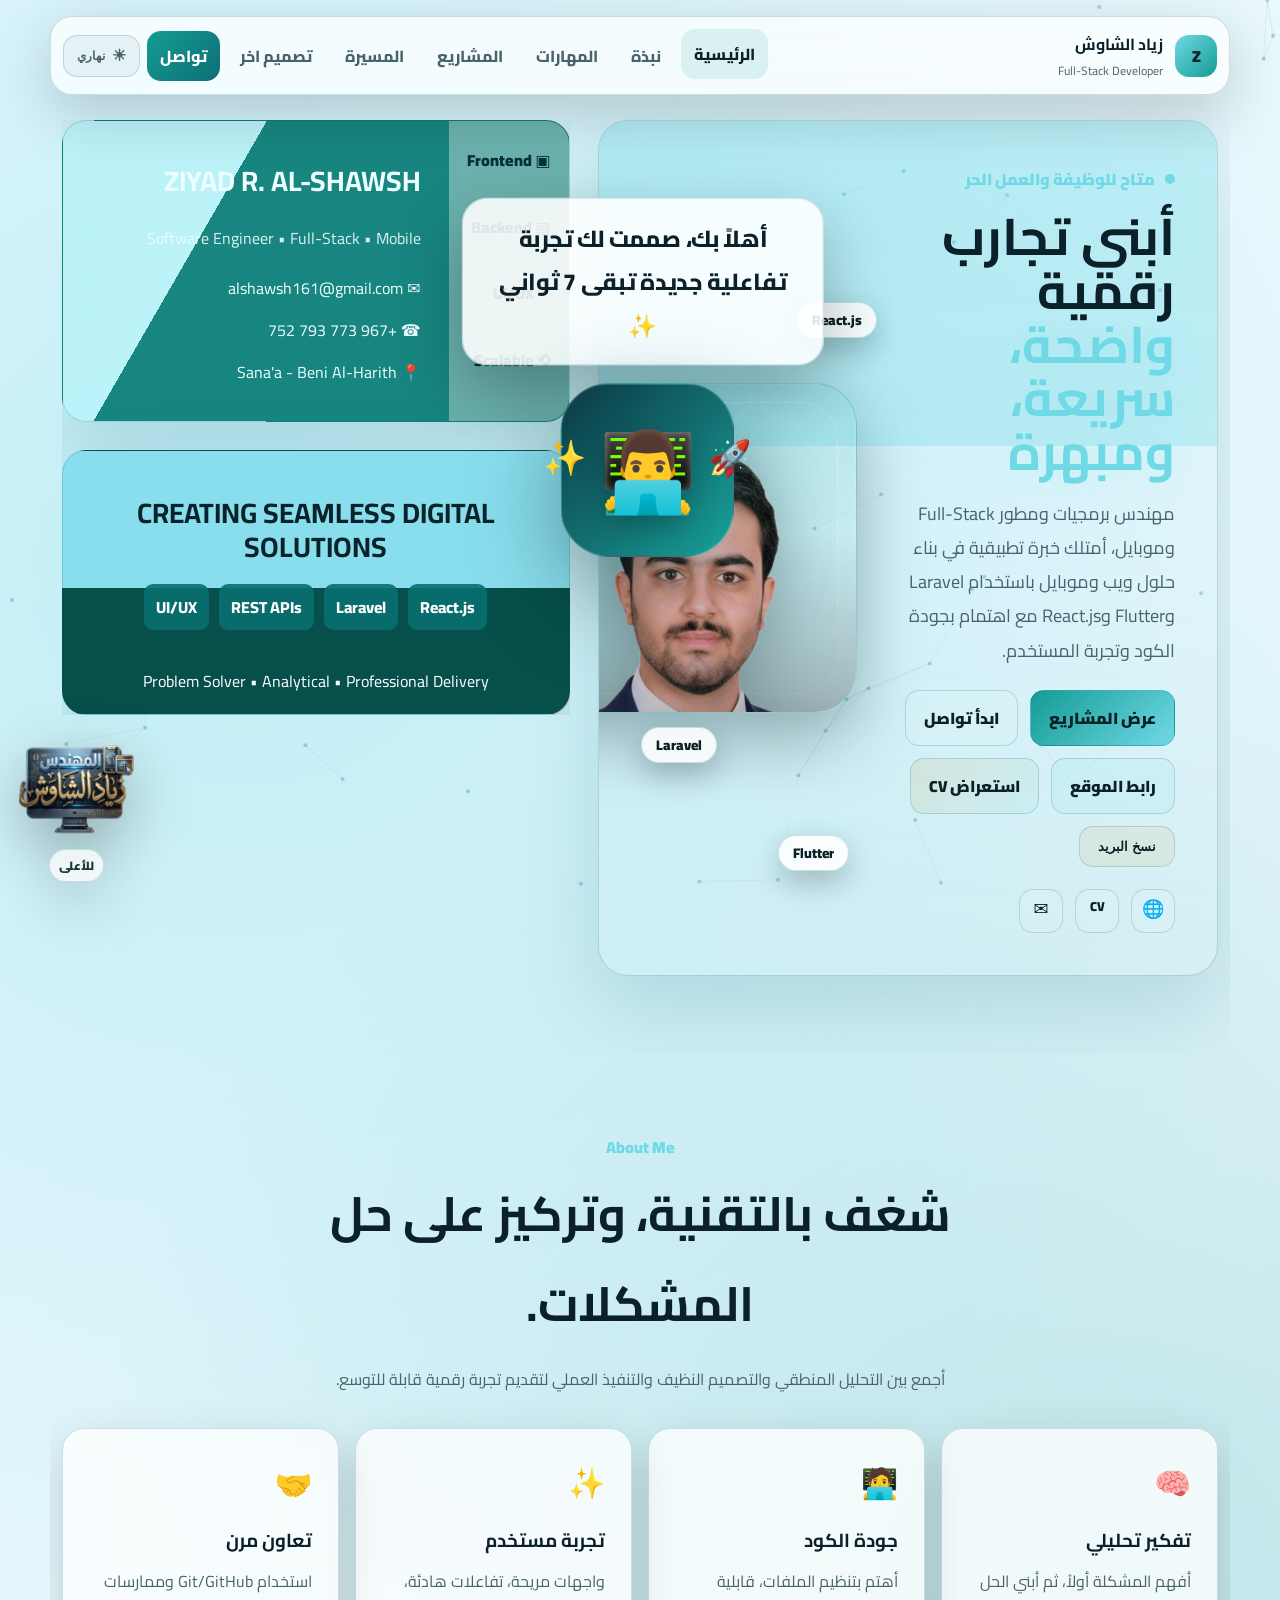
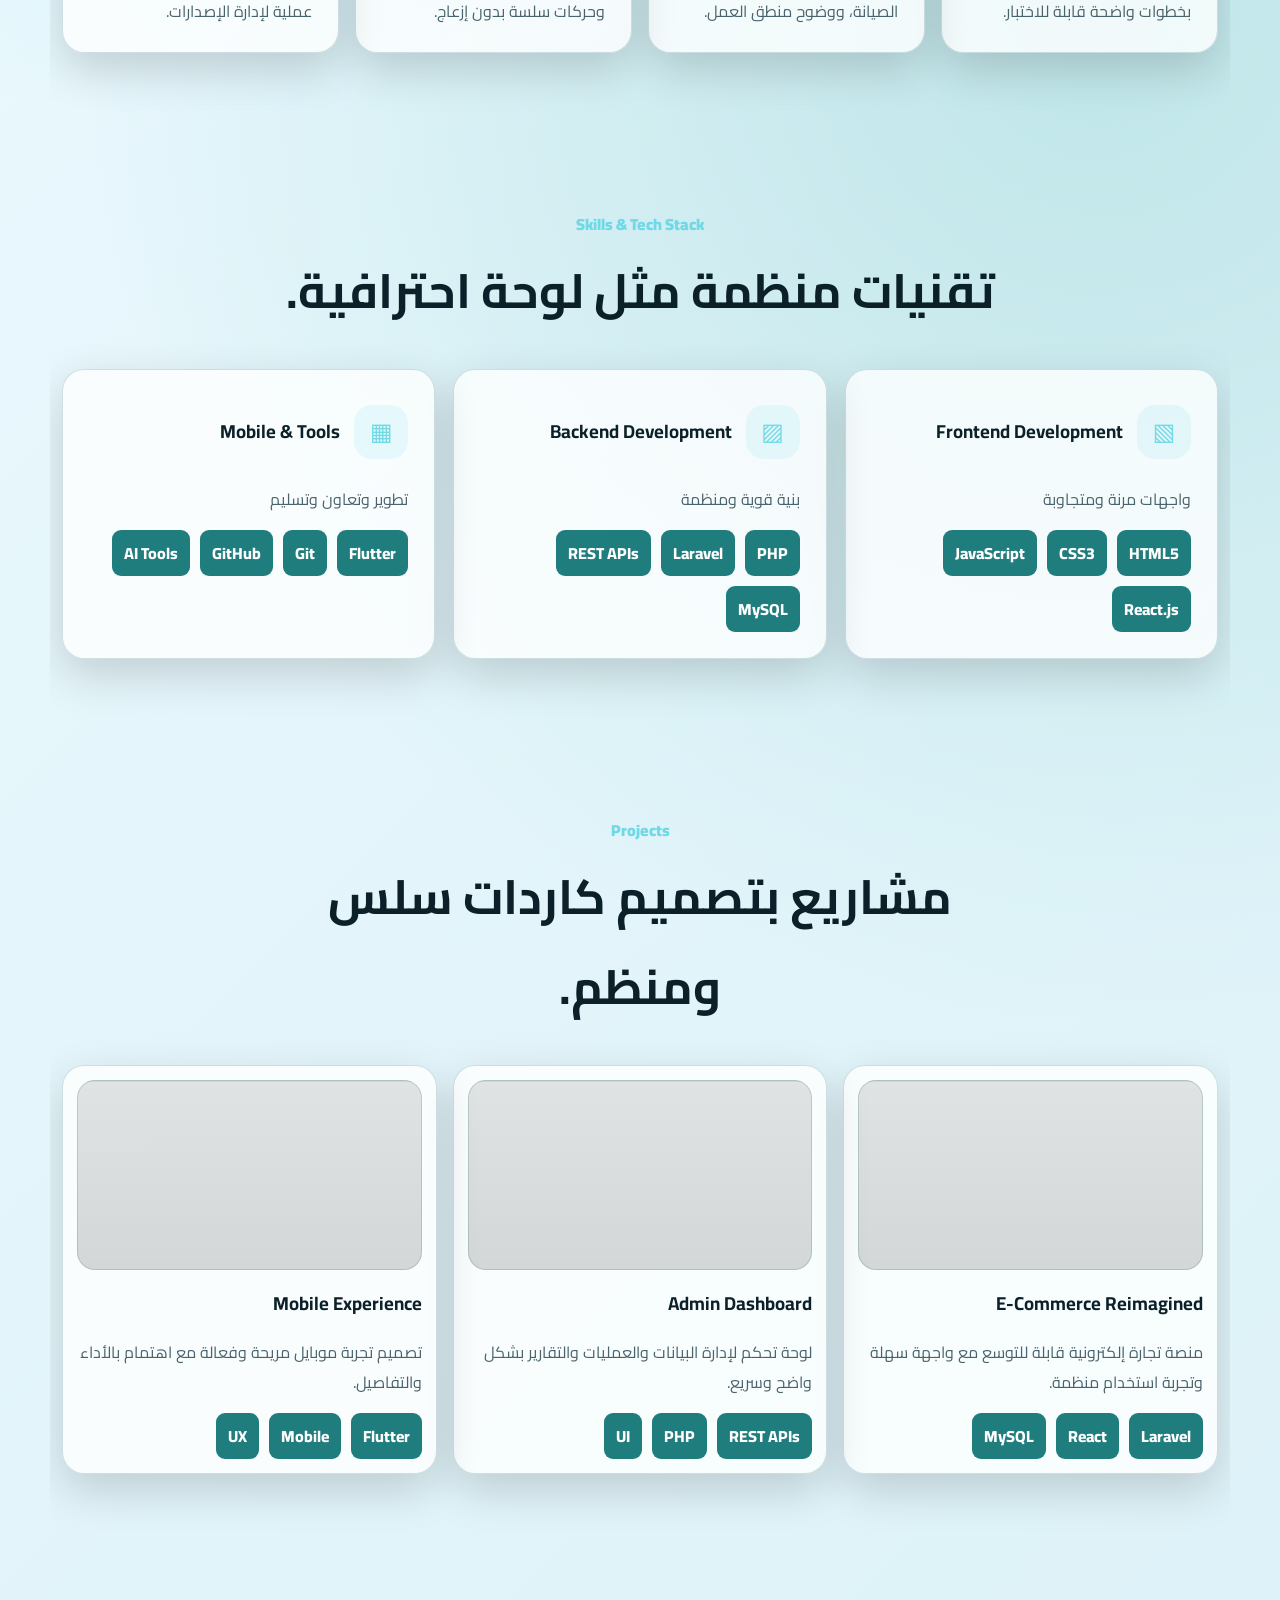
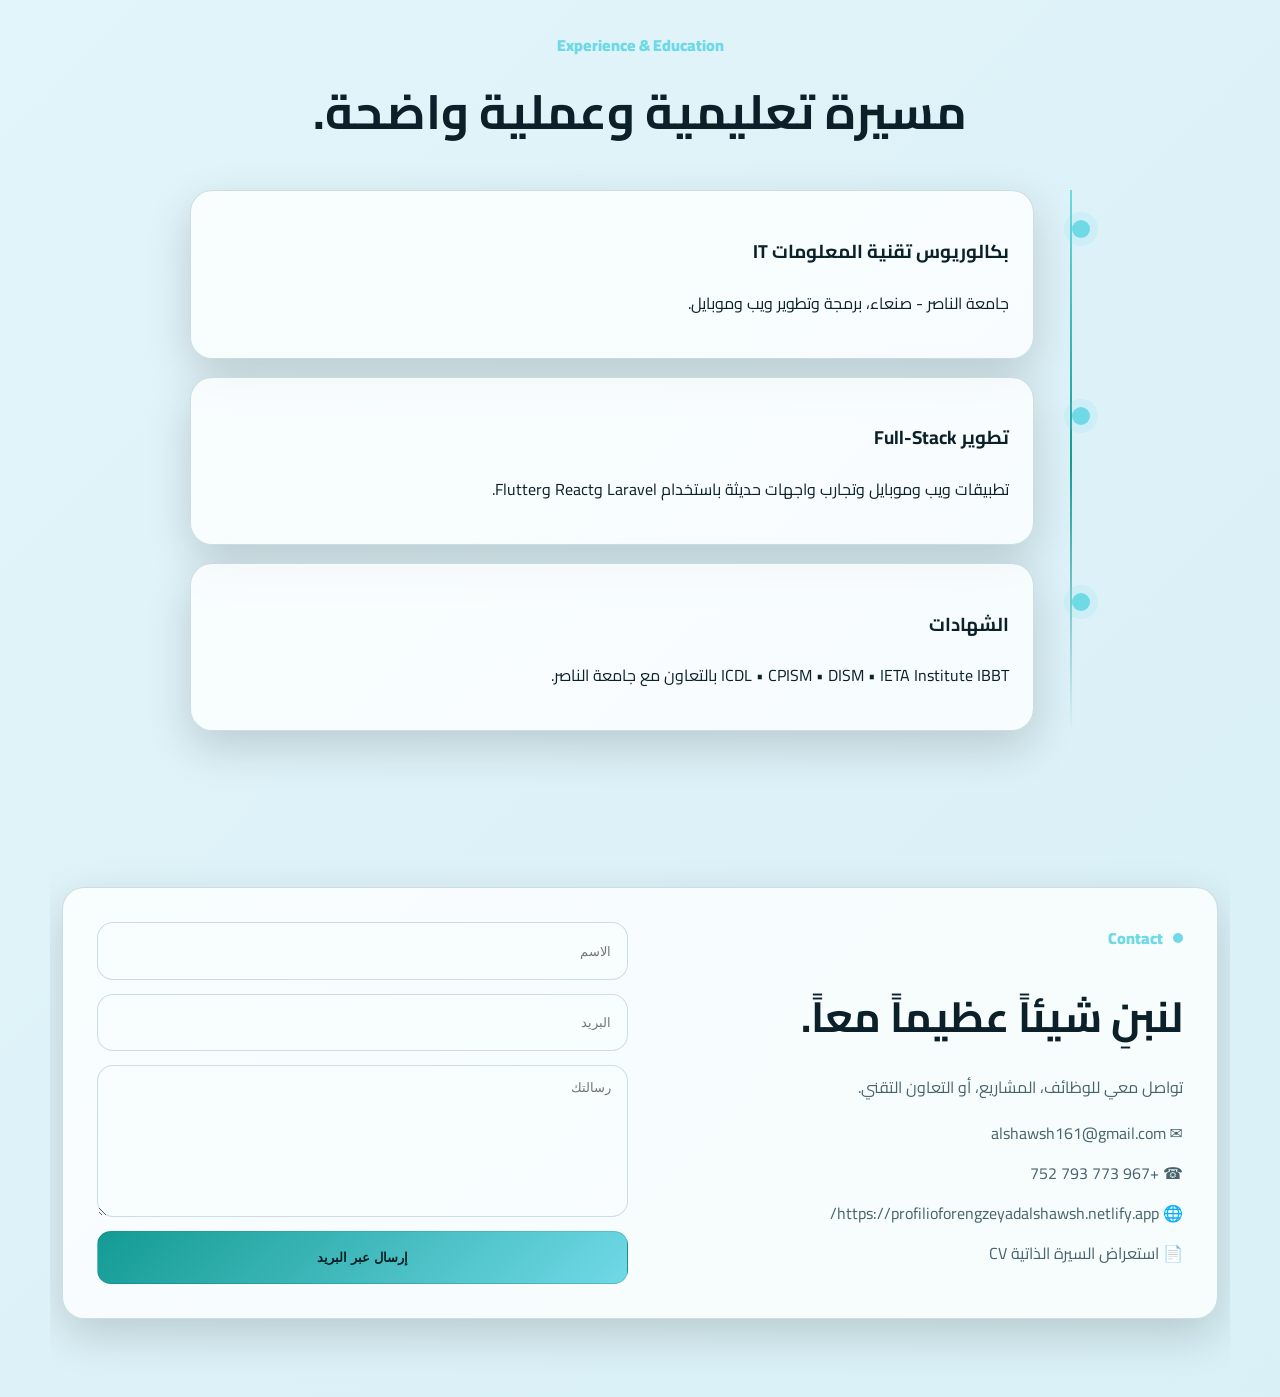
==== commit 07d7bc0f: "Update contact link to new profile website" ====
--- a/index.html
+++ b/index.html
@@ -150,7 +150,7 @@
           <ul>
             <li><a href="mailto:alshawsh161@gmail.com">✉ alshawsh161@gmail.com</a></li>
             <li><a href="tel:+967773793752">☎ +967 773 793 752</a></li>
-            <li><a class="inline-link" href="https://calm-praline-f59ab1.netlify.app" target="_blank" rel="noopener noreferrer">🌐 calm-praline-f59ab1.netlify.app</a></li>
+            <li><a class="inline-link" href="https://calm-praline-f59ab1.netlify.app" target="_blank" rel="noopener noreferrer">🌐 https://profilioforengzeyadalshawsh.netlify.app/</a></li>
             <li><a class="inline-link" href="assets/cv.png" target="_blank" rel="noopener noreferrer">📄 استعراض السيرة الذاتية CV</a></li>
           </ul>
         </div>
--- a/styles.css
+++ b/styles.css
@@ -2,8 +2,104 @@
 [data-theme=light]{--bg:#eaf8fb;--bg2:#d9eef4;--text:#0b2028;--muted:#49636c;--card:rgba(255,255,255,.74);--line:rgba(10,80,90,.12);--shadow:0 28px 80px rgba(20,92,110,.16)}
 *{box-sizing:border-box}html{scroll-behavior:smooth}body{margin:0;font-family:Cairo,system-ui,sans-serif;background:radial-gradient(circle at 18% 12%,rgba(112,217,230,.22),transparent 28%),radial-gradient(circle at 85% 35%,rgba(20,155,148,.18),transparent 30%),linear-gradient(135deg,var(--bg),var(--bg2));color:var(--text);overflow-x:hidden}a{text-decoration:none;color:inherit}.ambient-canvas{position:fixed;inset:0;width:100%;height:100%;z-index:-3}.page-glow{position:fixed;inset:0;background:linear-gradient(90deg,rgba(255,255,255,.05) 1px,transparent 1px),linear-gradient(rgba(255,255,255,.04) 1px,transparent 1px);background-size:44px 44px;opacity:.16;mask-image:radial-gradient(circle,#000 15%,transparent 75%);z-index:-2}.scroll-line{position:fixed;top:0;left:0;right:0;height:4px;z-index:1000}.scroll-line span{display:block;height:100%;width:0;background:linear-gradient(90deg,var(--teal2),var(--teal),var(--gold));box-shadow:0 0 24px var(--teal2)}.topbar{position:sticky;top:18px;z-index:800;width:min(1180px,calc(100% - 28px));margin:18px auto;display:flex;align-items:center;justify-content:space-between;gap:16px;padding:12px 16px;border:1px solid var(--line);background:rgba(8,19,26,.64);box-shadow:0 18px 60px rgba(0,0,0,.18);backdrop-filter:blur(20px);border-radius:22px}[data-theme=light] .topbar{background:rgba(255,255,255,.72)}.brand{display:flex;align-items:center;gap:12px}.brand-icon{width:42px;height:42px;border-radius:14px;display:grid;place-items:center;background:linear-gradient(135deg,var(--teal2),var(--teal));font-weight:900;color:#08232a}.brand small{display:block;color:var(--muted);font-size:12px}.nav{display:flex;align-items:center;gap:7px}.nav-link,.theme-switch{border:0;border-radius:14px;padding:10px 13px;background:transparent;color:var(--muted);font-weight:800;transition:transform .26s var(--ease),background .26s,color .26s}.nav-link:hover,.nav-link.active,.theme-switch:hover{transform:translateY(-2px);background:rgba(112,217,230,.12);color:var(--text)}.nav-cta{background:linear-gradient(135deg,var(--teal),#0e6f75)!important;color:white!important}.menu-btn{display:none;border:0;border-radius:14px;background:rgba(255,255,255,.08);color:var(--text);width:44px;height:44px}.section{width:min(1180px,calc(100% - 28px));margin:0 auto;padding:78px 0}.hero{display:grid;grid-template-columns:1.1fr .9fr;gap:28px;align-items:center;min-height:82vh;padding-top:28px}.screen-card{min-height:620px;border-radius:30px;overflow:hidden;position:relative;background:linear-gradient(180deg,rgba(155,232,244,.1),rgba(255,255,255,.04));border:1px solid var(--line);box-shadow:var(--shadow);padding:52px}.screen-card:before{content:"";position:absolute;inset:0;background:linear-gradient(180deg,rgba(112,217,230,.35) 0 38%,transparent 38%);opacity:.9;z-index:-1}.hero-card{display:grid;grid-template-columns:1.05fr .95fr;gap:20px}.hero-copy{align-self:center}.mini-label{display:inline-flex;align-items:center;gap:10px;margin:0 0 16px;color:var(--teal2);font-weight:900}.mini-label span{width:10px;height:10px;border-radius:50%;background:var(--teal2);box-shadow:0 0 0 0 rgba(112,217,230,.7);animation:pulse 2s infinite}.hero h1{font-size:clamp(36px,4.5vw,68px);line-height:1.05;margin:0 0 18px}.hero h1 em{font-style:normal;color:var(--teal2);text-shadow:0 0 24px rgba(112,217,230,.18)}.hero-text{color:var(--muted);font-size:18px;line-height:1.9}.hero-actions,.social-mini{display:flex;flex-wrap:wrap;gap:12px;margin-top:22px}.btn{border:1px solid var(--line);border-radius:14px;padding:12px 18px;font-weight:900;color:var(--text);background:rgba(255,255,255,.06);cursor:pointer;transition:transform .26s var(--ease),box-shadow .26s,filter .26s}.btn:hover{transform:translateY(-4px);box-shadow:0 14px 30px rgba(20,155,148,.2)}.btn.primary{background:linear-gradient(135deg,var(--teal),var(--teal2));color:#062025}.btn.ghost{background:rgba(255,255,255,.04)}.btn.soft{background:rgba(217,184,120,.16)}.social-mini span{width:44px;height:44px;border-radius:14px;display:grid;place-items:center;border:1px solid var(--line);font-size:0;position:relative}.social-mini span:before{font-size:18px}.social-mini span:nth-child(1):before{content:"⌘"}.social-mini span:nth-child(2):before{content:"in"}.social-mini span:nth-child(3):before{content:"🌐"}.hero-person{position:relative;display:grid;place-items:center}.portrait-orbit{position:relative;width:min(330px,80vw);aspect-ratio:1/1;border-radius:42px;display:grid;place-items:end center;overflow:hidden}.portrait-orbit img{height:100%;object-fit:cover;object-position:center top;filter:drop-shadow(0 22px 35px rgba(0,0,0,.22))}.orbit{position:absolute;inset:18px;border:1px dashed rgba(255,255,255,.32);border-radius:38px;animation:spin 22s linear infinite}.orbit-2{inset:0;animation-direction:reverse;opacity:.55}.floating-stat{position:absolute;border:1px solid var(--line);border-radius:999px;background:rgba(8,19,26,.72);padding:10px 14px;font-weight:900;box-shadow:0 12px 30px rgba(0,0,0,.18);animation:floaty 5s ease-in-out infinite}.fs1{top:18%;right:0}.fs2{bottom:22%;left:0;animation-delay:1s}.fs3{bottom:8%;right:12%;animation-delay:2s}.business-stack{display:grid;gap:28px}.business-card,.quote-card{border-radius:24px;border:1px solid var(--line);box-shadow:var(--shadow);overflow:hidden}.business-card{display:grid;grid-template-columns:120px 1fr;background:linear-gradient(120deg,rgba(185,242,248,.95) 0 30%,rgba(14,127,121,.95) 30%);color:#ecfeff;padding:0}.business-card .side-icons{color:#07323a;background:rgba(255,255,255,.36);padding:24px 18px;display:grid;gap:14px;font-weight:900}.business-card div:last-child{padding:34px 28px}.business-card h2{margin:0;font-size:28px}.business-card p{opacity:.9}.business-card ul{list-style:none;padding:0;margin:20px 0 0;display:grid;gap:12px}.quote-card{background:linear-gradient(180deg,#89deee 0 52%,#064f4a 52%);color:#fff;text-align:center;padding:46px 24px 18px}.quote-card h3{font-size:28px;line-height:1.2;margin:0 0 20px;color:#09232a}.quote-card div{display:flex;gap:10px;justify-content:center;flex-wrap:wrap}.quote-card span,.chips span,.project-tags span{padding:8px 12px;border-radius:9px;background:rgba(8,111,113,.9);color:white;font-weight:800}.quote-card p{margin:36px 0 0}.section-head{text-align:center;max-width:760px;margin:0 auto 34px}.section-head span{color:var(--teal2);font-weight:900}.section-head h2{font-size:clamp(28px,4vw,48px);margin:6px 0}.section-head p{color:var(--muted)}.about-grid,.project-grid{display:grid;grid-template-columns:repeat(4,1fr);gap:16px}.smooth-card{position:relative;border:1px solid var(--line);background:var(--card);box-shadow:0 16px 45px rgba(0,0,0,.16);border-radius:22px;overflow:hidden;transform:translateZ(0);transition:transform .45s var(--ease),box-shadow .45s var(--ease),border-color .45s var(--ease)}.smooth-card:before{content:"";position:absolute;inset:-1px;background:linear-gradient(120deg,transparent,rgba(112,217,230,.22),transparent);opacity:0;transform:translateX(-80%);transition:opacity .4s,transform .8s var(--ease);pointer-events:none}.smooth-card:hover{transform:translateY(-8px) scale(1.012);box-shadow:0 28px 70px rgba(7,90,104,.24);border-color:rgba(112,217,230,.42)}.smooth-card:hover:before{opacity:1;transform:translateX(80%)}.info-card{padding:26px}.info-card i{font-style:normal;font-size:30px}.info-card h3{margin:12px 0 8px}.info-card p{color:var(--muted);margin:0}.skills-board{display:grid;grid-template-columns:repeat(3,1fr);gap:18px}.skill-box{padding:26px}.skill-box header{display:flex;align-items:center;gap:14px}.skill-box header span{width:54px;height:54px;border-radius:18px;background:rgba(112,217,230,.14);display:grid;place-items:center;color:var(--teal2);font-size:24px}.skill-box p{color:var(--muted)}.chips,.project-tags{display:flex;flex-wrap:wrap;gap:10px}.project-grid{grid-template-columns:repeat(3,1fr)}.project-card{padding:14px}.project-img{height:190px;border-radius:18px;background-size:cover;background-position:center;margin-bottom:16px;border:1px solid var(--line)}.img1{background-image:linear-gradient(rgba(0,0,0,.1),rgba(0,0,0,.15)),url('https://images.unsplash.com/photo-1460925895917-afdab827c52f?auto=format&fit=crop&w=1000&q=70')}.img2{background-image:linear-gradient(rgba(0,0,0,.1),rgba(0,0,0,.15)),url('https://images.unsplash.com/photo-1551288049-bebda4e38f71?auto=format&fit=crop&w=1000&q=70')}.img3{background-image:linear-gradient(rgba(0,0,0,.1),rgba(0,0,0,.15)),url('https://images.unsplash.com/photo-1512941937669-90a1b58e7e9c?auto=format&fit=crop&w=1000&q=70')}.project-card h3{margin:0 0 8px}.project-card p{color:var(--muted)}.timeline{max-width:900px;margin:auto;display:grid;gap:18px;position:relative}.timeline:before{content:"";position:absolute;top:0;bottom:0;right:18px;width:2px;background:linear-gradient(var(--teal2),var(--teal),transparent)}.timeline article{display:grid;grid-template-columns:38px 1fr;gap:18px}.timeline b{width:18px;height:18px;border-radius:50%;background:var(--teal2);margin-top:30px;box-shadow:0 0 0 8px rgba(112,217,230,.14);z-index:1}.timeline .smooth-card{padding:24px}.contact-panel{display:grid;grid-template-columns:1fr 1fr;gap:24px;padding:34px}.contact-panel h2{font-size:42px;margin:8px 0}.contact-panel p,.contact-panel li{color:var(--muted)}.contact-panel ul{list-style:none;padding:0;display:grid;gap:10px}.contact-panel form{display:grid;gap:14px}.contact-panel input,.contact-panel textarea{width:100%;border:1px solid var(--line);border-radius:16px;background:rgba(255,255,255,.06);color:var(--text);padding:14px 16px;outline:none}.contact-panel textarea{min-height:140px;resize:vertical}.live-avatar{position:fixed;right:22px;bottom:22px;width:130px;z-index:1200;transform:translate3d(0,0,0) scale(.9);opacity:.96;pointer-events:none;transition:transform 900ms var(--ease),opacity 550ms var(--ease),right 900ms var(--ease),bottom 900ms var(--ease)}.live-avatar.center{right:calc(50vw - 65px);bottom:calc(50vh - 80px);transform:scale(1.45);opacity:1}.live-avatar.exit{transform:translate3d(160px,70px,0) scale(.55);opacity:0}.avatar-body{position:relative;width:120px;height:120px;border-radius:34px;display:grid;place-items:center;background:linear-gradient(135deg,#0c3743,#18a29b);border:1px solid rgba(255,255,255,.18);box-shadow:0 24px 65px rgba(0,0,0,.35),0 0 45px rgba(112,217,230,.24);animation:avatarIdle 3s ease-in-out infinite}.avatar-screen{font-size:54px;filter:drop-shadow(0 8px 10px rgba(0,0,0,.24));animation:avatarFace 2.2s ease-in-out infinite}.avatar-hand{position:absolute;font-size:24px;animation:handWave 1.4s ease-in-out infinite}.hand-l{left:-13px;top:28px}.hand-r{right:-13px;top:28px;animation-delay:.3s}.avatar-bubble{position:absolute;bottom:132px;right:-62px;width:250px;text-align:center;background:rgba(8,19,26,.92);border:1px solid var(--line);border-radius:18px;color:var(--text);padding:12px 14px;box-shadow:0 18px 45px rgba(0,0,0,.28);opacity:0;transform:translateY(12px);transition:.35s var(--ease);font-weight:800}.live-avatar.talking .avatar-bubble{opacity:1;transform:translateY(0)}.live-avatar.down .avatar-body{animation:avatarDown 900ms ease-in-out infinite}.live-avatar.up .avatar-body{animation:avatarUp 900ms ease-in-out infinite}.floating-logo{position:fixed;left:18px;bottom:18px;width:116px;z-index:1250;display:grid;justify-items:center;gap:4px;filter:drop-shadow(0 20px 30px rgba(0,0,0,.28));transition:transform .35s var(--ease),filter .35s}.floating-logo img{width:100%;height:auto;animation:logoFloat 4.5s ease-in-out infinite}.floating-logo span{background:rgba(8,19,26,.78);border:1px solid var(--line);padding:4px 9px;border-radius:999px;color:white;font-size:12px;font-weight:900;opacity:.88}.floating-logo:hover{transform:translateY(-8px) scale(1.08) rotate(-2deg);filter:drop-shadow(0 28px 38px rgba(112,217,230,.22))}.floating-logo:hover img{animation:logoDance .65s ease-in-out infinite}.toast{position:fixed;left:50%;bottom:24px;transform:translate(-50%,30px);background:rgba(8,19,26,.9);color:#fff;border:1px solid var(--line);padding:12px 18px;border-radius:16px;z-index:2000;opacity:0;transition:.3s}.toast.show{opacity:1;transform:translate(-50%,0)}.reveal{opacity:0;transform:translateY(24px);transition:opacity .8s ease,transform .8s var(--ease)}.reveal.in{opacity:1;transform:translateY(0)}@keyframes pulse{70%{box-shadow:0 0 0 16px rgba(112,217,230,0)}}@keyframes spin{to{transform:rotate(360deg)}}@keyframes floaty{50%{transform:translateY(-14px)}}@keyframes avatarIdle{50%{transform:translateY(-8px) rotate(1.5deg)}}@keyframes avatarFace{50%{transform:scale(1.08)}}@keyframes handWave{50%{transform:rotate(22deg) translateY(-3px)}}@keyframes avatarDown{50%{transform:translateY(12px) rotate(2deg)}}@keyframes avatarUp{50%{transform:translateY(-12px) rotate(-2deg)}}@keyframes logoFloat{50%{transform:translateY(-8px) rotate(1deg)}}@keyframes logoDance{0%,100%{transform:rotate(0) scale(1)}50%{transform:rotate(-5deg) scale(1.05)}}@media(max-width:980px){.hero,.hero-card,.contact-panel{grid-template-columns:1fr}.business-stack{grid-template-columns:1fr 1fr}.about-grid{grid-template-columns:repeat(2,1fr)}.skills-board,.project-grid{grid-template-columns:1fr}.screen-card{padding:28px}.topbar{top:10px}.menu-btn{display:grid;place-items:center}.nav{position:absolute;top:74px;left:0;right:0;display:none;grid-template-columns:1fr;background:rgba(8,19,26,.92);border:1px solid var(--line);border-radius:20px;padding:12px;backdrop-filter:blur(20px)}.nav.open{display:grid}.theme-switch{text-align:center}}@media(max-width:640px){.section{width:min(100% - 20px,1180px);padding:54px 0}.hero h1{font-size:34px}.screen-card{min-height:auto}.business-stack{grid-template-columns:1fr}.business-card{grid-template-columns:1fr}.business-card .side-icons{grid-template-columns:repeat(2,1fr)}.about-grid{grid-template-columns:1fr}.live-avatar{width:96px;right:10px;bottom:12px}.avatar-body{width:88px;height:88px;border-radius:26px}.avatar-screen{font-size:40px}.live-avatar.center{right:calc(50vw - 48px);bottom:calc(50vh - 70px);transform:scale(1.35)}.avatar-bubble{width:220px;right:-60px;bottom:102px}.floating-logo{width:82px;left:10px;bottom:10px}}@media(prefers-reduced-motion:reduce){*,*:before,*:after{animation:none!important;transition:none!important}.reveal{opacity:1;transform:none}}
 
-/* ===== Final polish: fixed navigation, working themes, active links, and animated glowing borders ===== */
-:root{
+/* =====================================================
+   MOBILE STABILITY FIX - Horizontal Scroll Prevention
+===================================================== */
+
+/* Base overflow prevention for all devices */
+html, body {
+  overflow-x: hidden;
+  max-width: 100vw;
+  -webkit-overflow-scrolling: touch;
+}
+
+/* Ensure all main containers don't exceed viewport */
+.section,
+.topbar,
+.hero,
+.hero-card,
+.screen-card,
+.business-stack {
+  max-width: 100vw;
+  overflow: hidden;
+}
+
+/* Safe area padding for modern mobile devices */
+@supports (padding: max(0px)) {
+  .section,
+  .topbar {
+    padding-left: max(12px, env(safe-area-inset-left));
+    padding-right: max(12px, env(safe-area-inset-right));
+  }
+}
+
+/* Mobile-specific overflow protection */
+@media (max-width: 768px) {
+  html, body {
+    overflow-x: hidden;
+    width: 100%;
+    max-width: 100vw;
+  }
+  
+  .section {
+    width: 100% !important;
+    max-width: 100vw;
+    padding-left: 12px;
+    padding-right: 12px;
+    margin-left: auto;
+    margin-right: auto;
+  }
+  
+  .hero-card,
+  .screen-card {
+    width: 100%;
+    max-width: 100vw;
+    overflow: hidden;
+  }
+  
+  .business-stack,
+  .contact-panel {
+    width: 100%;
+    max-width: 100vw;
+  }
+  
+  /* Force all grid items to stay within bounds */
+  .about-grid,
+  .project-grid,
+  .skills-board {
+    width: 100%;
+    max-width: 100vw;
+  }
+}
+
+/* Extra protection for very small screens */
+@media (max-width: 480px) {
+  .section {
+    padding-left: 10px;
+    padding-right: 10px;
+  }
+  
+  .hero h1 {
+    word-wrap: break-word;
+    overflow-wrap: break-word;
+  }
+  
+  .hero-text {
+    overflow-wrap: break-word;
+    word-wrap: break-word;
+  }
+}
+
+/* Prevent any horizontal overflow in all sections */
+.section,
+.hero,
+.about,
+.skills,
+.projects,
+.journey,
+.contact {
+  overflow-x: hidden;
+  max-width: 100vw;
   color-scheme:dark;
   --nav-bg:rgba(8,19,26,.76);
   --control-bg:rgba(255,255,255,.07);
@@ -512,4 +608,177 @@
   .floating-stat {
     animation: none !important;
   }
-}+}
+/* =====================================================
+   MOBILE VIEWPORT STABILITY FIX
+   يحافظ على التنسيقات والتفاعلات، ويمنع اهتزاز الصفحة يمين/يسار على متصفحات الموبايل
+===================================================== */
+html,
+body {
+  width: 100%;
+  max-width: 100%;
+  overflow-x: hidden;
+  overscroll-behavior-x: none;
+}
+
+img,
+svg,
+canvas,
+video,
+iframe {
+  max-width: 100%;
+}
+
+@supports (overflow: clip) {
+  html,
+  body {
+    overflow-x: clip;
+  }
+}
+
+@media (max-width: 768px) {
+  html,
+  body {
+    width: 100%;
+    max-width: 100%;
+    min-width: 0;
+    overflow-x: hidden;
+    touch-action: pan-y;
+  }
+
+  @supports (overflow: clip) {
+    html,
+    body {
+      overflow-x: clip;
+    }
+  }
+
+  body {
+    position: relative;
+  }
+
+  .topbar {
+    left: 10px;
+    right: 10px;
+    width: auto;
+    max-width: calc(100vw - 20px);
+    transform: none;
+  }
+
+  .nav {
+    left: 0;
+    right: 0;
+    width: 100%;
+    max-width: 100%;
+    overflow-x: hidden;
+  }
+
+  .section,
+  .hero,
+  .hero-card,
+  .screen-card,
+  .business-stack,
+  .business-card,
+  .quote-card,
+  .about-grid,
+  .skills-board,
+  .project-grid,
+  .timeline,
+  .contact-panel,
+  .smooth-card,
+  .hero-person,
+  .portrait-orbit {
+    max-width: 100%;
+    min-width: 0;
+  }
+
+  .section {
+    width: 100%;
+    padding-inline: 12px;
+  }
+
+  .screen-card,
+  .smooth-card,
+  .business-card,
+  .quote-card,
+  .portrait-orbit {
+    overflow: hidden;
+  }
+
+  .floating-stat {
+    max-width: calc(100vw - 28px);
+    white-space: nowrap;
+  }
+
+  .fs1 {
+    right: 6px;
+  }
+
+  .fs2 {
+    left: 6px;
+  }
+
+  .fs3 {
+    right: 10px;
+  }
+
+  .live-avatar {
+    right: 8px;
+    left: auto;
+    max-width: 96px;
+  }
+
+  .live-avatar.center {
+    right: 50%;
+    bottom: calc(50vh - 70px);
+    transform: translateX(50%) scale(1.35);
+  }
+
+  .avatar-bubble {
+    right: 0;
+    width: min(220px, calc(100vw - 24px));
+    max-width: calc(100vw - 24px);
+  }
+
+  .floating-logo {
+    left: 8px;
+    right: auto;
+    max-width: 82px;
+  }
+
+  .page-glow,
+  .ambient-canvas,
+  .scroll-line {
+    width: 100vw;
+    max-width: 100vw;
+    overflow: hidden;
+  }
+}
+
+@media (max-width: 420px) {
+  .section {
+    padding-inline: 10px;
+  }
+
+  .topbar {
+    left: 8px;
+    right: 8px;
+    max-width: calc(100vw - 16px);
+  }
+
+  .floating-stat {
+    max-width: calc(100vw - 20px);
+  }
+
+  .fs1 {
+    right: 4px;
+  }
+
+  .fs2 {
+    left: 4px;
+  }
+
+  .fs3 {
+    right: 6px;
+  }
+}
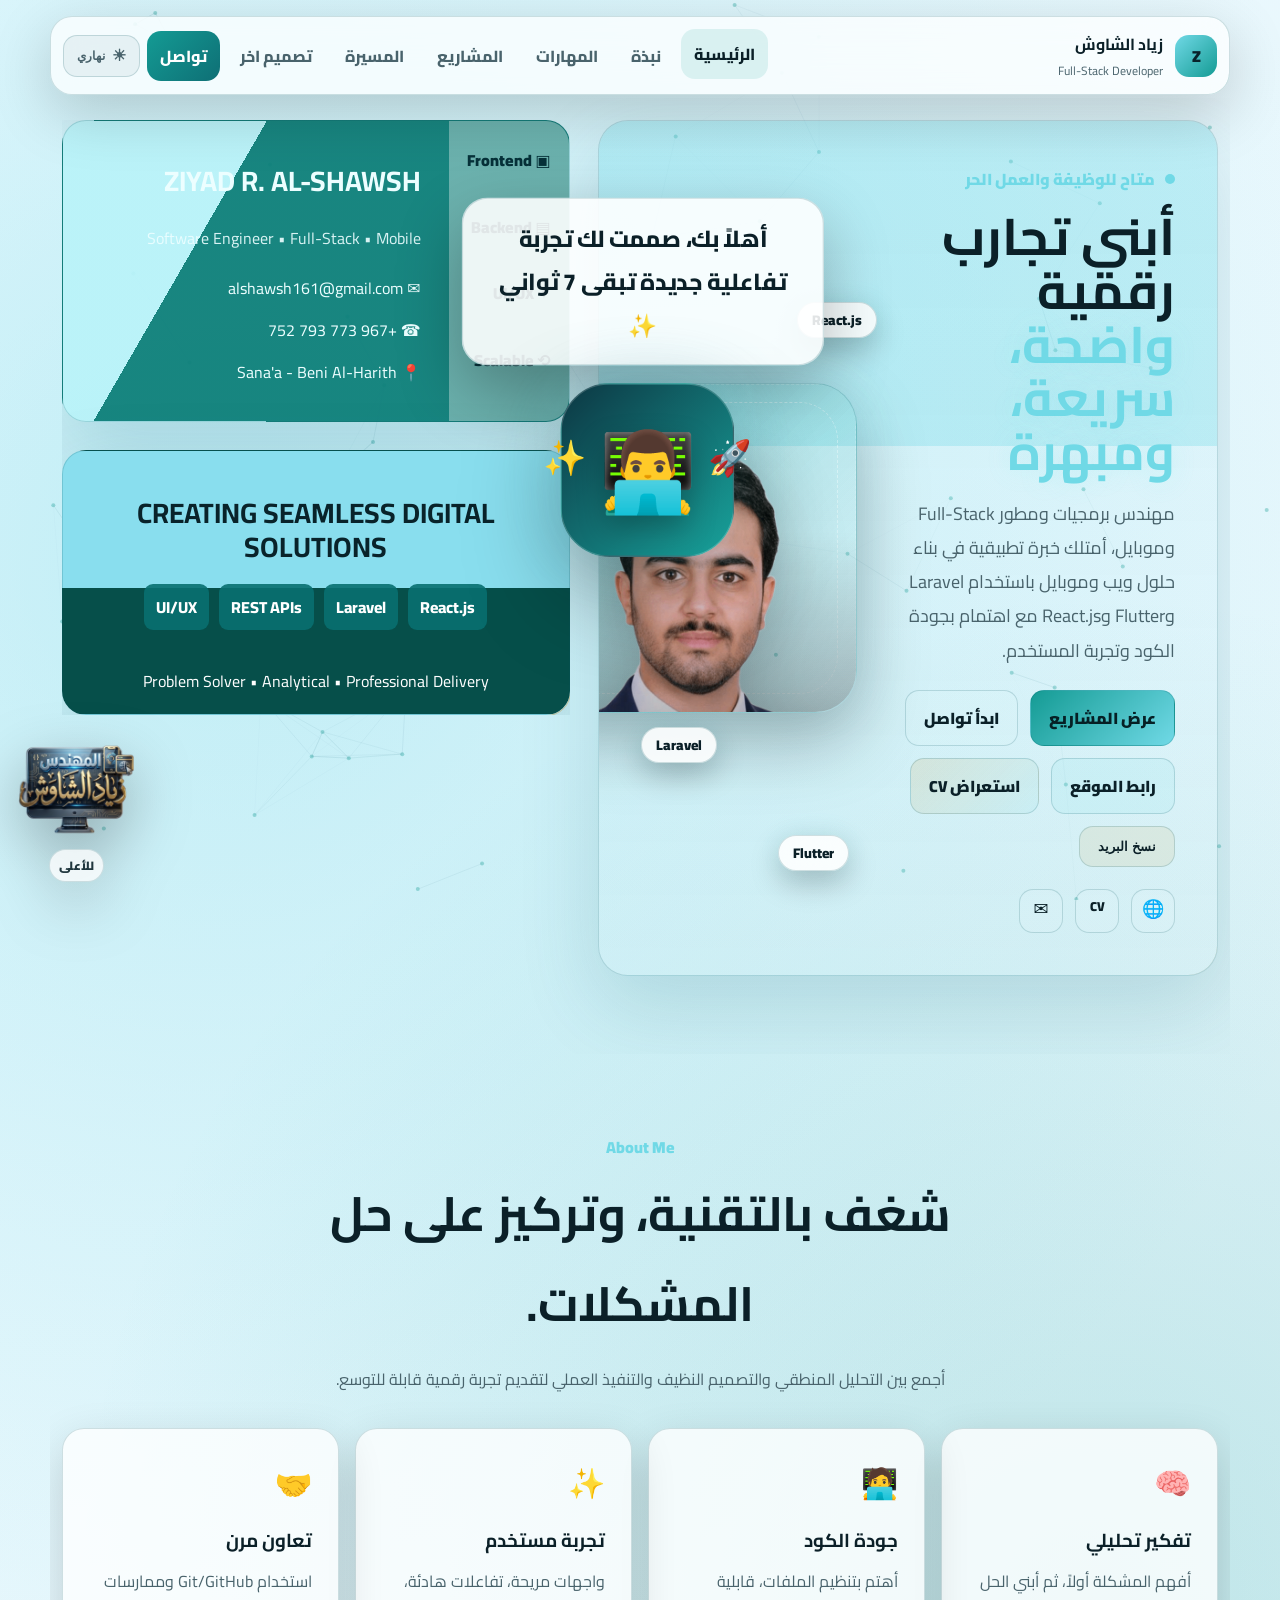
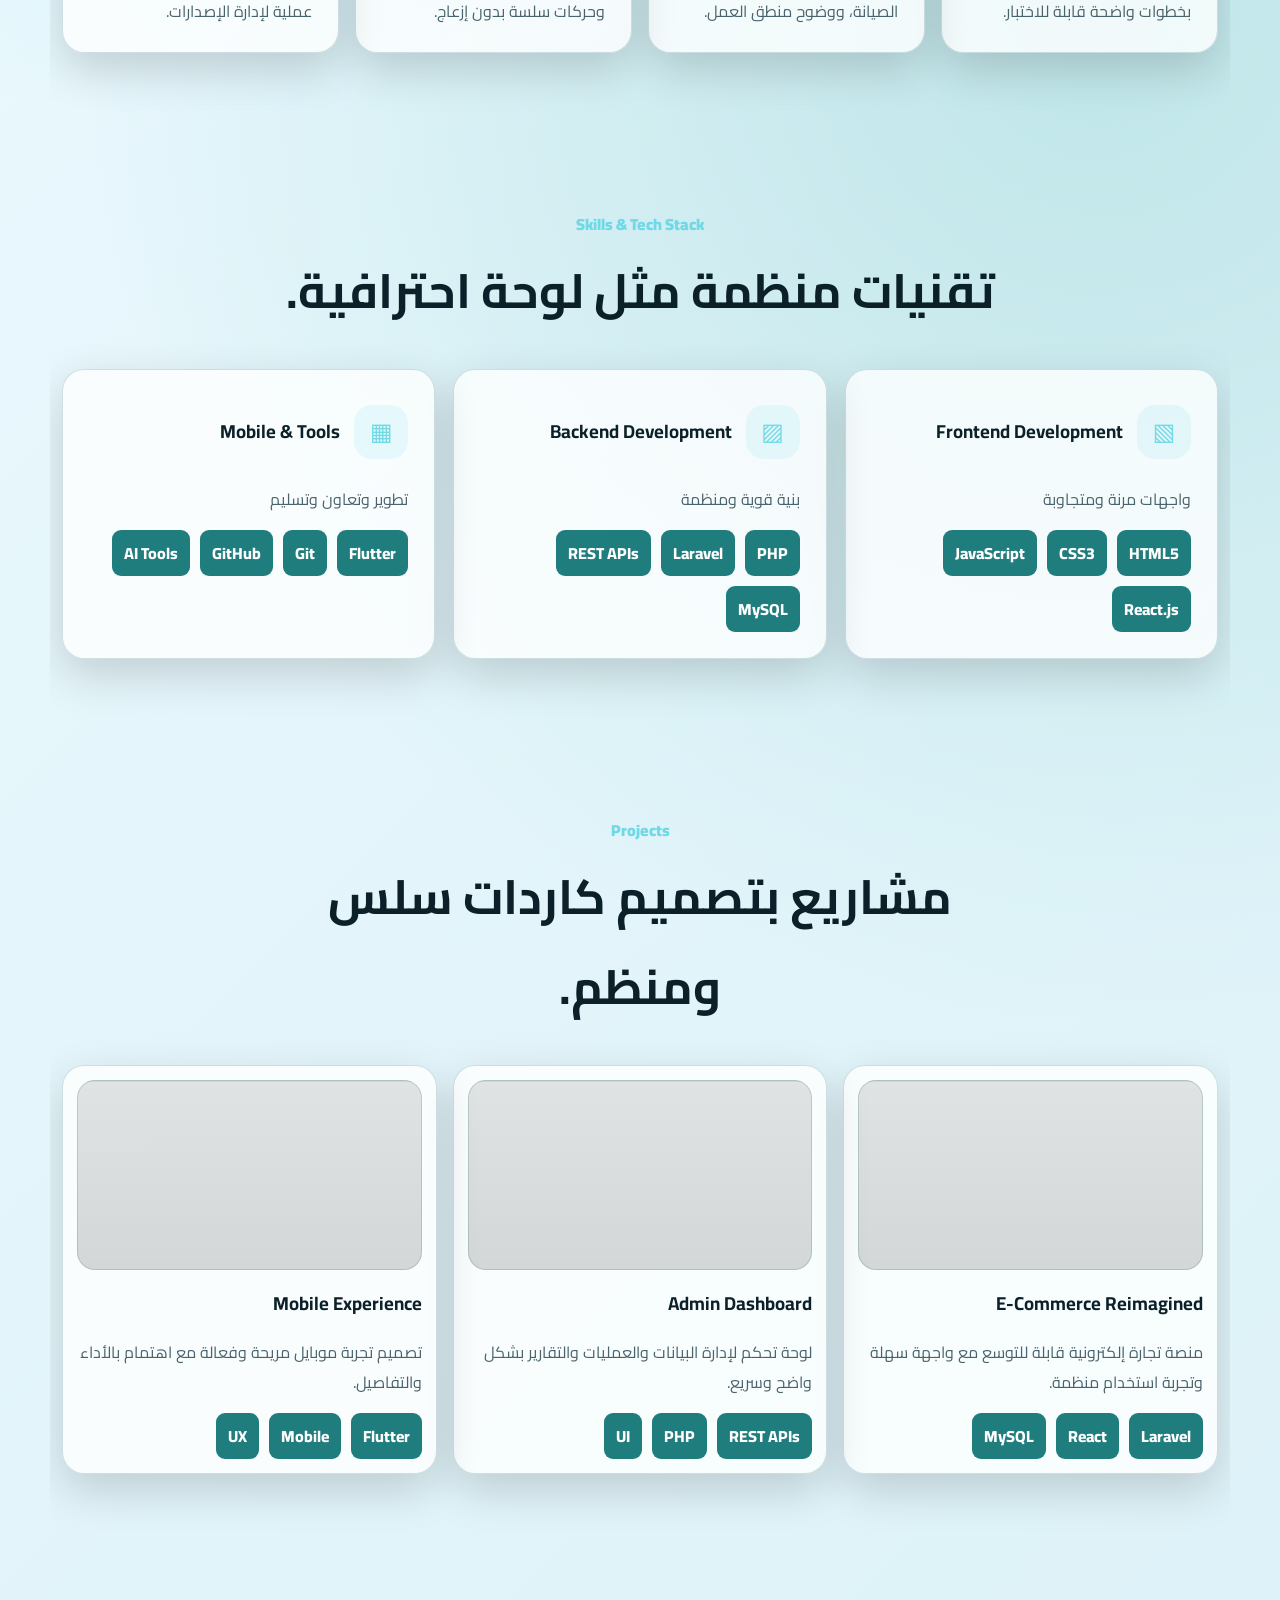
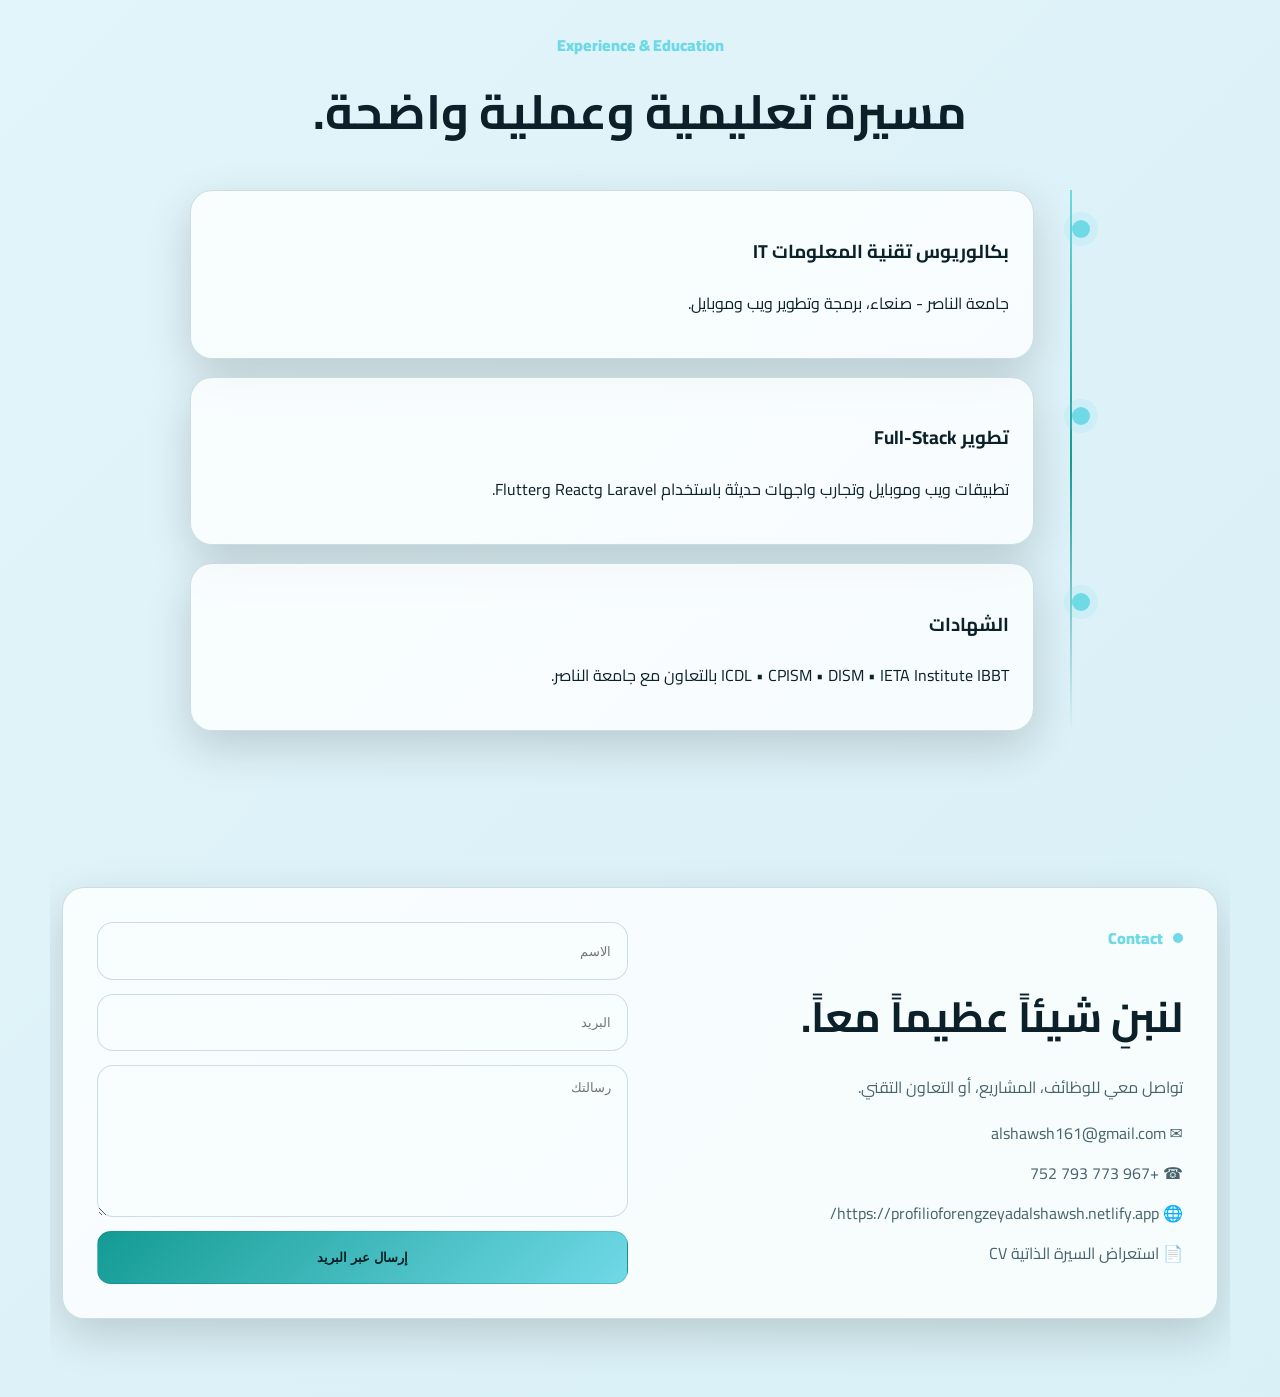
==== commit 7ead2d21: "Update index.html" ====
--- a/index.html
+++ b/index.html
@@ -55,7 +55,7 @@
           </div>
 
           <div class="social-mini" aria-label="روابط سريعة">
-            <a href="https://calm-praline-f59ab1.netlify.app" target="_blank" rel="noopener noreferrer" aria-label="فتح الموقع الشخصي">الموقع</a>
+            <a href=https://profilioforengzeyadalshawsh.netlify.app/" target="_blank" rel="noopener noreferrer" aria-label="فتح الموقع الشخصي">الموقع</a>
             <a href="assets/cv.png" target="_blank" rel="noopener noreferrer" aria-label="استعراض السيرة الذاتية">CV</a>
             <a href="mailto:alshawsh161@gmail.com" aria-label="إرسال بريد إلكتروني">Email</a>
           </div>
@@ -150,7 +150,7 @@
           <ul>
             <li><a href="mailto:alshawsh161@gmail.com">✉ alshawsh161@gmail.com</a></li>
             <li><a href="tel:+967773793752">☎ +967 773 793 752</a></li>
-            <li><a class="inline-link" href="https://calm-praline-f59ab1.netlify.app" target="_blank" rel="noopener noreferrer">🌐 https://profilioforengzeyadalshawsh.netlify.app/</a></li>
+            <li><a class="inline-link" href="https://profilioforengzeyadalshawsh.netlify.app/" target="_blank" rel="noopener noreferrer">🌐 https://profilioforengzeyadalshawsh.netlify.app/</a></li>
             <li><a class="inline-link" href="assets/cv.png" target="_blank" rel="noopener noreferrer">📄 استعراض السيرة الذاتية CV</a></li>
           </ul>
         </div>
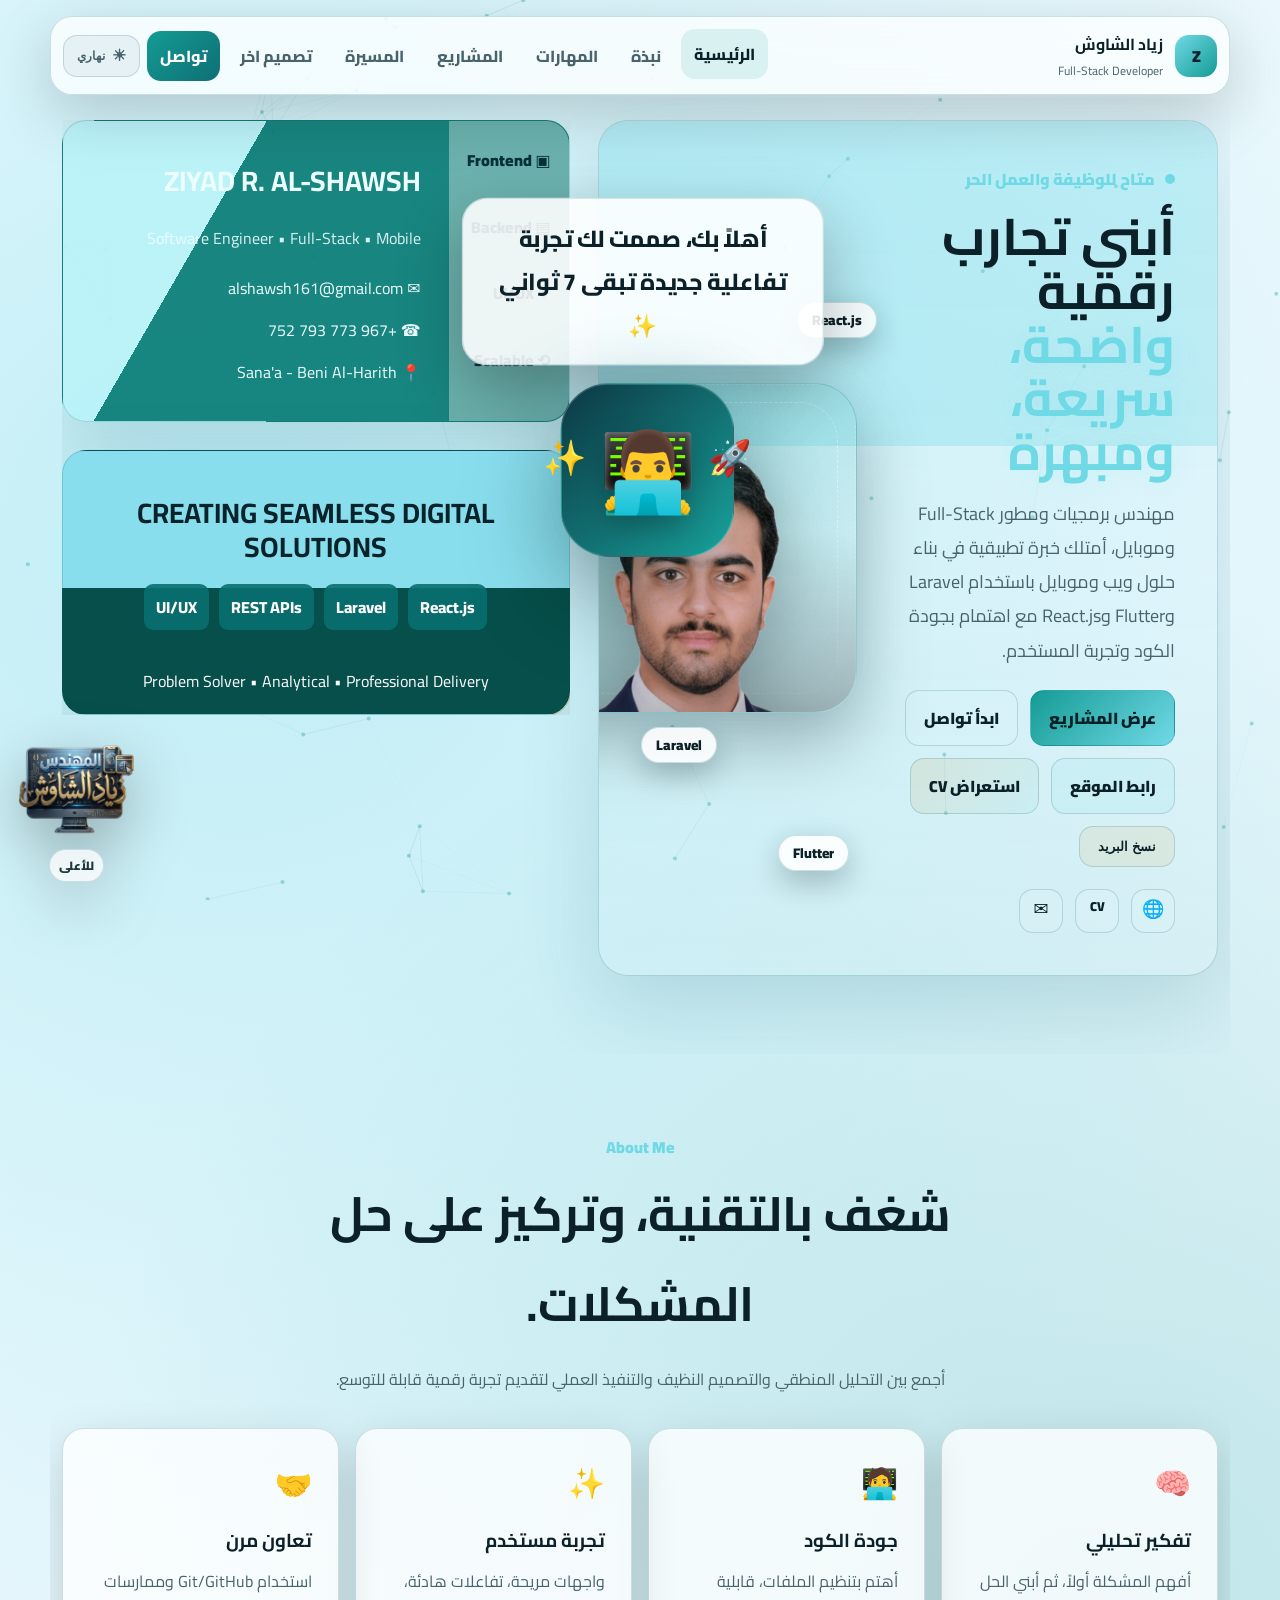
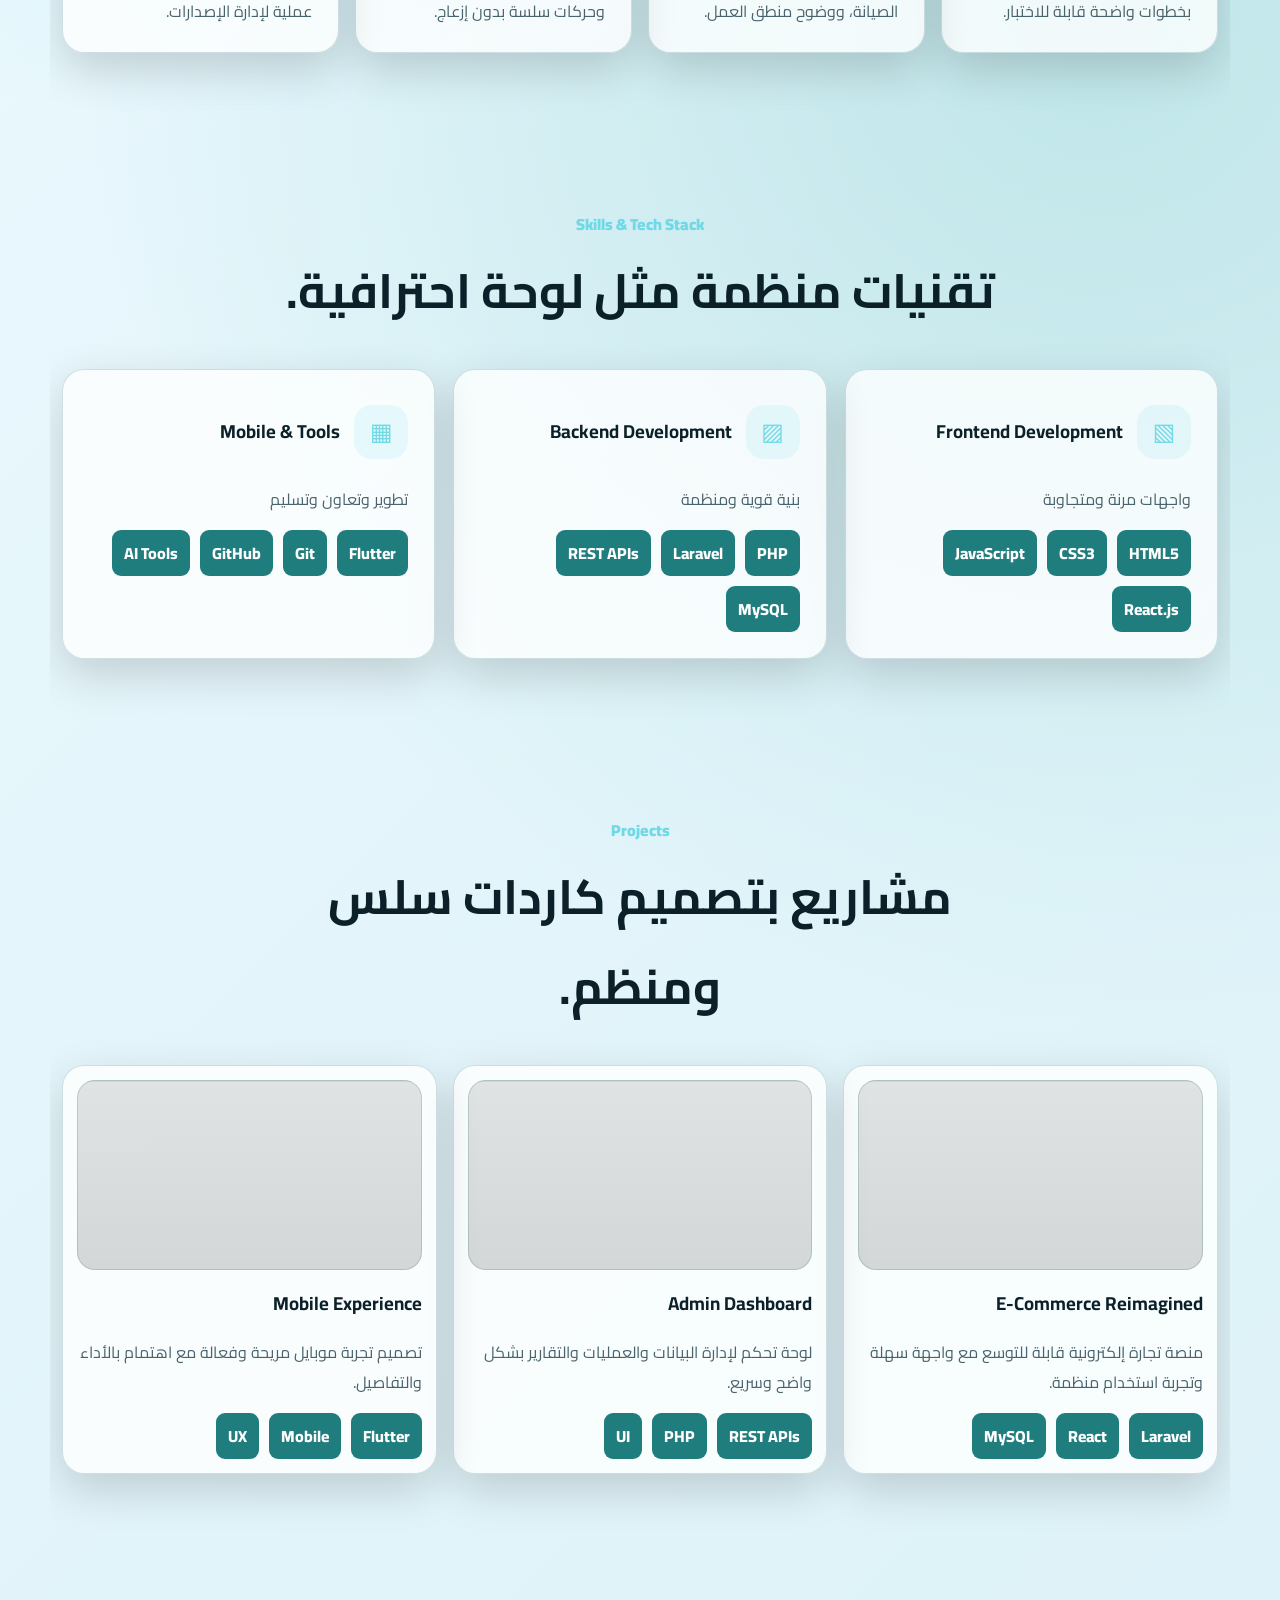
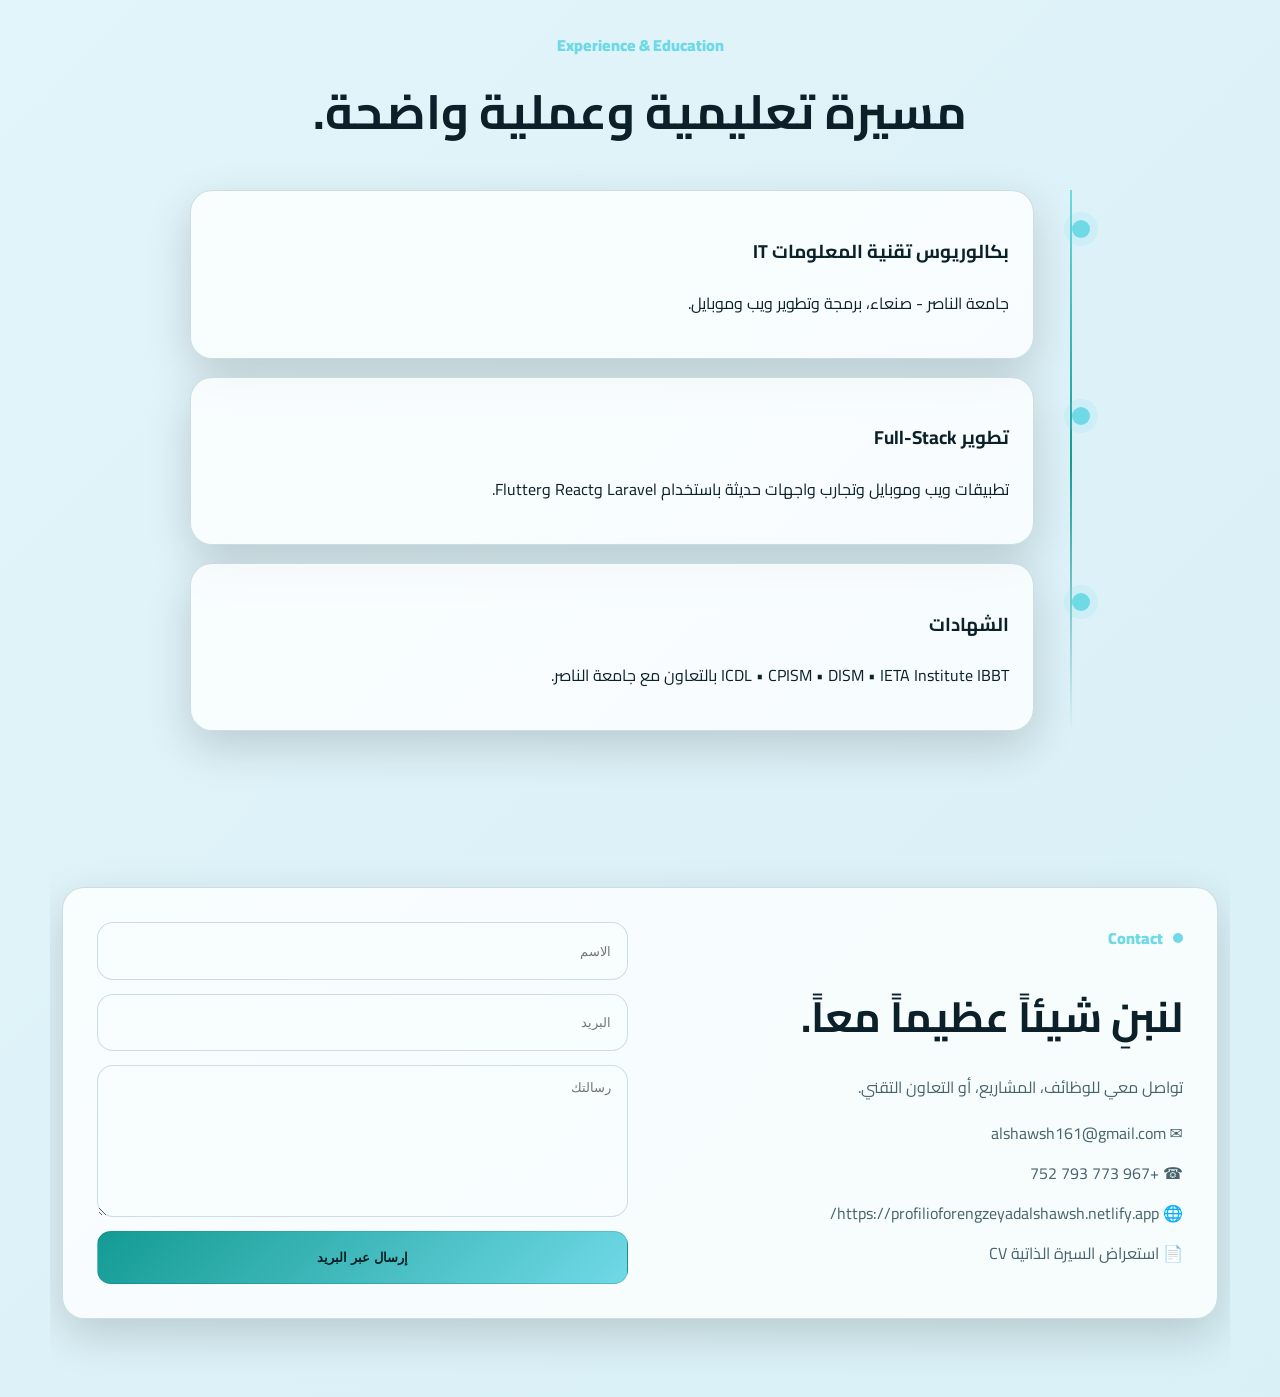
==== commit 4fa6d0fb: "Fix link formatting in index.html" ====
--- a/index.html
+++ b/index.html
@@ -55,7 +55,7 @@
           </div>
 
           <div class="social-mini" aria-label="روابط سريعة">
-            <a href=https://profilioforengzeyadalshawsh.netlify.app/" target="_blank" rel="noopener noreferrer" aria-label="فتح الموقع الشخصي">الموقع</a>
+            <a href="https://profilioforengzeyadalshawsh.netlify.app/" target="_blank" rel="noopener noreferrer" aria-label="فتح الموقع الشخصي">الموقع</a>
             <a href="assets/cv.png" target="_blank" rel="noopener noreferrer" aria-label="استعراض السيرة الذاتية">CV</a>
             <a href="mailto:alshawsh161@gmail.com" aria-label="إرسال بريد إلكتروني">Email</a>
           </div>
